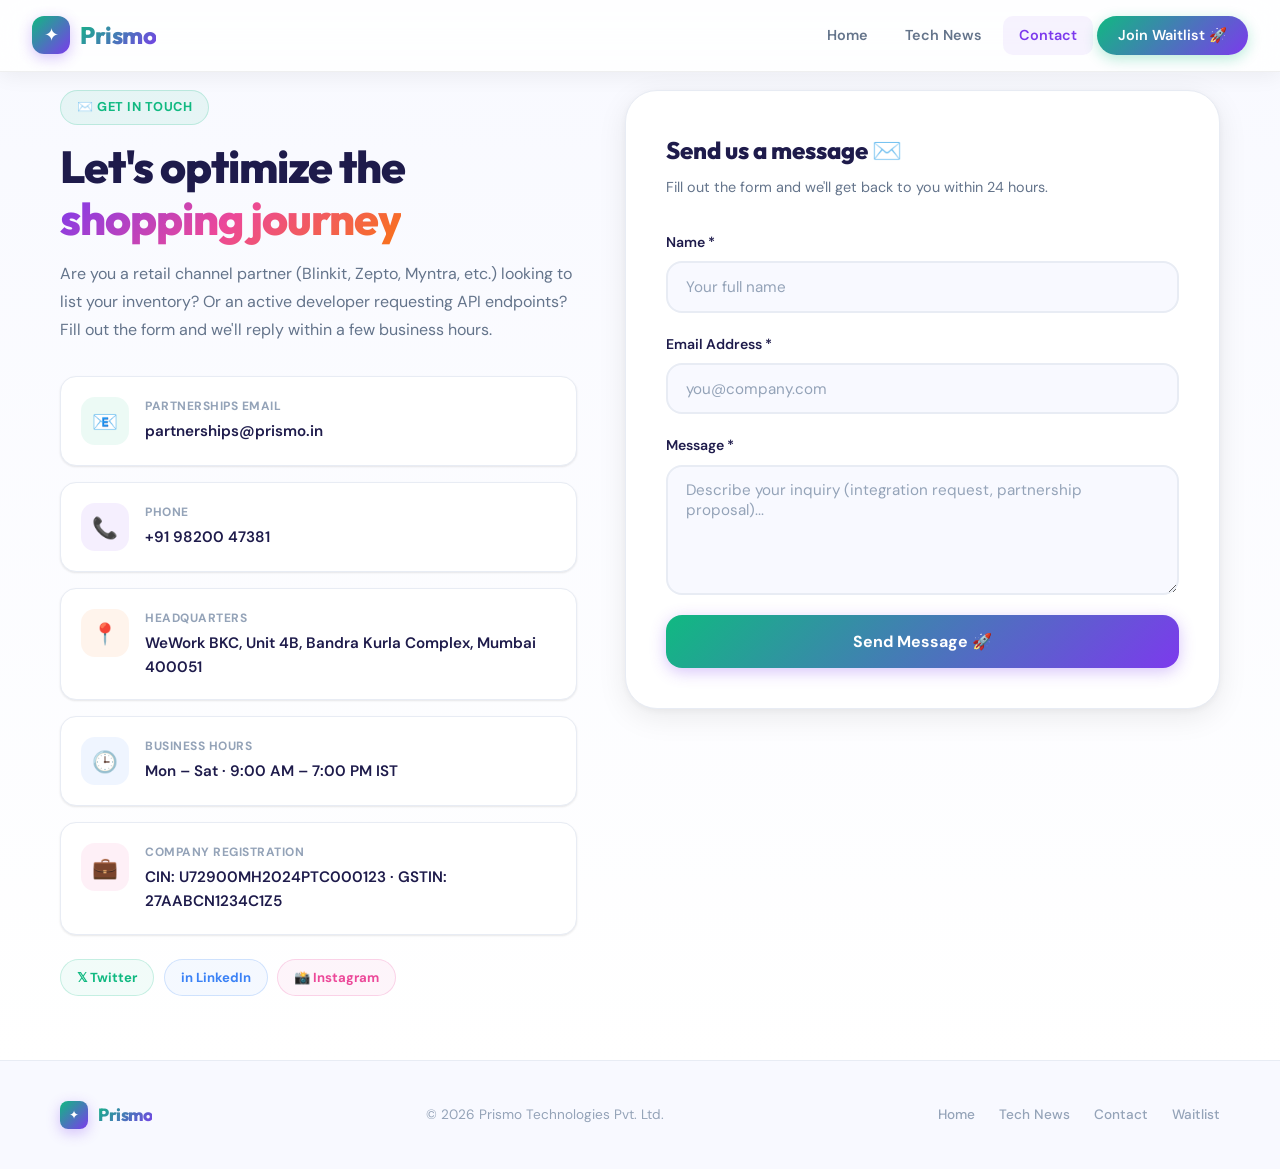
==== contact.html @ f7452877 "Pivot startup Prismo to All-in-One Multi-App Price Optimizer & Auto-Orderer" ====
<!DOCTYPE html>
<html lang="en">
<head>
  <meta charset="UTF-8" />
  <meta name="viewport" content="width=device-width, initial-scale=1.0" />
  <title>Contact Us — Prismo</title>
  <meta name="description" content="Get in touch with the Prismo shopping optimizer team. We'd love to hear from you." />
  <link rel="preconnect" href="https://fonts.googleapis.com" />
  <link href="https://fonts.googleapis.com/css2?family=Outfit:wght@300;400;500;600;700;800;900&family=DM+Sans:wght@400;500;600;700&display=swap" rel="stylesheet" />
  <link rel="stylesheet" href="styles.css" />
  <style>
    .contact-page { padding-top: 90px; padding-bottom: 4rem; min-height: 100vh; background: linear-gradient(180deg, #f8f9ff 0%, #fff 100%); }

    .contact-wrapper { display: grid; grid-template-columns: 1fr 1.15fr; gap: 3rem; align-items: start; }

    .contact-info .section-title { font-size: clamp(2rem, 4vw, 2.8rem); }

    .info-cards { display: flex; flex-direction: column; gap: 1rem; margin-top: 2rem; }

    .info-card {
      display: flex; align-items: flex-start; gap: 1rem; padding: 1.25rem;
      background: #fff; border: 1px solid var(--border-color); border-radius: var(--radius-md);
      box-shadow: var(--shadow-sm);
      transition: transform var(--transition-fast), box-shadow var(--transition-fast), border-color var(--transition-fast);
    }
    .info-card:hover { transform: translateX(6px); box-shadow: var(--shadow-md); border-color: rgba(16,185,129,0.2); }

    .info-icon {
      width: 48px; height: 48px; border-radius: 14px;
      display: flex; align-items: center; justify-content: center;
      font-size: 1.3rem; flex-shrink: 0;
    }
    .info-label { font-size: 0.75rem; font-weight: 700; text-transform: uppercase; letter-spacing: 0.5px; color: var(--text-muted); margin-bottom: 0.15rem; }
    .info-value { font-size: 0.95rem; color: var(--text-primary); font-weight: 600; }

    .social-row { display: flex; gap: 0.6rem; flex-wrap: wrap; margin-top: 1.5rem; }
    .social-pill {
      display: inline-flex; align-items: center; gap: 6px;
      padding: 0.45rem 1rem; border-radius: 100px;
      font-size: 0.82rem; font-weight: 700;
      text-decoration: none; border: 1.5px solid; transition: all var(--transition-fast);
    }
    .social-pill:hover { transform: translateY(-2px); box-shadow: var(--shadow-md); }
    .sp-twitter  { color: #10b981; border-color: rgba(16,185,129,0.2); background: rgba(16,185,129,0.05); }
    .sp-linkedin { color: #3b82f6; border-color: rgba(59,130,246,0.2); background: rgba(59,130,246,0.05); }
    .sp-insta    { color: #ec4899; border-color: rgba(236,72,153,0.2); background: rgba(236,72,153,0.05); }

    .form-panel {
      background: #fff; border: 1px solid var(--border-color); border-radius: var(--radius-xl);
      padding: 2.5rem; box-shadow: var(--shadow-lg);
    }
    .form-header h2 { font-family: 'Outfit', sans-serif; font-size: 1.5rem; font-weight: 800; margin-bottom: 0.4rem; }
    .form-header p { font-size: 0.9rem; color: var(--text-secondary); margin-bottom: 2rem; }
    .form-row { display: grid; grid-template-columns: 1fr 1fr; gap: 1rem; }

    .error-msg { font-size: 0.78rem; color: var(--rose); margin-top: 0.3rem; display: none; }
    .form-control.error ~ .error-msg { display: block; }

    .success-state {
      display: none; flex-direction: column; align-items: center; justify-content: center;
      text-align: center; padding: 3rem 2rem; gap: 1rem;
    }
    .success-state.show { display: flex; }
    .success-ring { width: 80px; height: 80px; border-radius: 50%; background: var(--gradient-cool); display: flex; align-items: center; justify-content: center; }
    .success-ring-inner { width: 60px; height: 60px; border-radius: 50%; background: #fff; display: flex; align-items: center; justify-content: center; font-size: 2rem; }
    .success-state h3 { font-family: 'Outfit', sans-serif; font-size: 1.5rem; font-weight: 800; }
    .success-state p { color: var(--text-secondary); }

    @media (max-width: 860px) {
      .contact-wrapper { grid-template-columns: 1fr; }
      .form-row { grid-template-columns: 1fr; }
    }
  </style>
</head>
<body>

<!-- NAVBAR -->
<nav class="navbar scrolled" id="navbar">
  <a href="index.html" class="nav-logo">
    <div class="nav-logo-icon" style="background:linear-gradient(135deg,#10b981,#7c3aed)">✦</div>
    <span class="nav-logo-text" style="background:linear-gradient(135deg,#10b981,#7c3aed);-webkit-background-clip:text;background-clip:text;">Prismo</span>
  </a>
  <ul class="nav-links" id="navLinks">
    <li><a href="index.html">Home</a></li>
    <li><a href="tech-news.html">Tech News</a></li>
    <li><a href="contact.html" class="active">Contact</a></li>
    <li><a href="waitlist.html" class="nav-cta" style="background:linear-gradient(135deg,#10b981,#7c3aed) !important;box-shadow:0 4px 14px rgba(16,185,129,0.3)">Join Waitlist 🚀</a></li>
  </ul>
  <div class="hamburger" onclick="document.getElementById('navLinks').classList.toggle('open')"><span></span><span></span><span></span></div>
</nav>

<!-- MAIN -->
<main class="contact-page">
  <div class="container">
    <div class="contact-wrapper">

      <!-- Left Info -->
      <div class="contact-info">
        <div class="section-badge" style="background:rgba(16,185,129,0.08);color:var(--green);border-color:rgba(16,185,129,0.2)">✉️ Get In Touch</div>
        <h1 class="section-title">Let's optimize the <span class="gradient-text">shopping journey</span></h1>
        <p style="color:var(--text-secondary);font-size:1rem;line-height:1.75;margin-top:0.5rem;">
          Are you a retail channel partner (Blinkit, Zepto, Myntra, etc.) looking to list your inventory? Or an active developer requesting API endpoints? Fill out the form and we'll reply within a few business hours.
        </p>

        <div class="info-cards">
          <div class="info-card">
            <div class="info-icon" style="background:rgba(16,185,129,0.08);">📧</div>
            <div><div class="info-label">Partnerships Email</div><div class="info-value">partnerships@prismo.in</div></div>
          </div>
          <div class="info-card">
            <div class="info-icon" style="background:rgba(124,58,237,0.08);">📞</div>
            <div><div class="info-label">Phone</div><div class="info-value">+91 98200 47381</div></div>
          </div>
          <div class="info-card">
            <div class="info-icon" style="background:rgba(249,115,22,0.08);">📍</div>
            <div><div class="info-label">Headquarters</div><div class="info-value">WeWork BKC, Unit 4B, Bandra Kurla Complex, Mumbai 400051</div></div>
          </div>
          <div class="info-card">
            <div class="info-icon" style="background:rgba(59,130,246,0.08);">🕒</div>
            <div><div class="info-label">Business Hours</div><div class="info-value">Mon – Sat · 9:00 AM – 7:00 PM IST</div></div>
          </div>
          <div class="info-card">
            <div class="info-icon" style="background:rgba(236,72,153,0.08);">💼</div>
            <div><div class="info-label">Company Registration</div><div class="info-value">CIN: U72900MH2024PTC000123 · GSTIN: 27AABCN1234C1Z5</div></div>
          </div>
        </div>

        <div class="social-row">
          <a href="https://twitter.com" target="_blank" rel="noopener" class="social-pill sp-twitter">𝕏 Twitter</a>
          <a href="https://linkedin.com" target="_blank" rel="noopener" class="social-pill sp-linkedin">in LinkedIn</a>
          <a href="https://instagram.com" target="_blank" rel="noopener" class="social-pill sp-insta">📸 Instagram</a>
        </div>
      </div>

      <!-- Form -->
      <div class="form-panel">
        <div id="formSection">
          <div class="form-header">
            <h2>Send us a message ✉️</h2>
            <p>Fill out the form and we'll get back to you within 24 hours.</p>
          </div>
          <form id="contactForm" novalidate>
            <div class="form-group">
              <label for="name">Name *</label>
              <input type="text" id="name" class="form-control" placeholder="Your full name" autocomplete="name" />
              <span class="error-msg" id="nameErr">⚠ Name is required.</span>
            </div>
            <div class="form-group">
              <label for="email">Email Address *</label>
              <input type="email" id="email" class="form-control" placeholder="you@company.com" autocomplete="email" />
              <span class="error-msg" id="emailErr">⚠ Please enter a valid email address.</span>
            </div>
            <div class="form-group">
              <label for="message">Message *</label>
              <textarea id="message" class="form-control" placeholder="Describe your inquiry (integration request, partnership proposal)..."></textarea>
              <span class="error-msg" id="messageErr">⚠ Message cannot be empty.</span>
            </div>
            <button type="submit" id="submitBtn" class="btn btn-primary" style="width:100%;justify-content:center;padding:1rem;font-size:1rem;border-radius:var(--radius-md);background:linear-gradient(135deg,#10b981,#7c3aed)">
              <span id="btnText">Send Message 🚀</span>
            </button>
          </form>
        </div>
        <div class="success-state" id="successState">
          <div class="success-ring"><div class="success-ring-inner">✅</div></div>
          <h3>Message Sent!</h3>
          <p>Thanks for reaching out. We'll reply within 24 hours.</p>
          <button class="btn btn-secondary" onclick="resetForm()">Send Another</button>
        </div>
      </div>

    </div>
  </div>
</main>

<!-- FOOTER -->
<footer class="footer">
  <div class="footer-inner">
    <a href="index.html" class="nav-logo">
      <div class="nav-logo-icon" style="width:28px;height:28px;font-size:12px;border-radius:8px;background:linear-gradient(135deg,#10b981,#7c3aed)">✦</div>
      <span class="nav-logo-text" style="font-size:1.1rem;background:linear-gradient(135deg,#10b981,#7c3aed);-webkit-background-clip:text;background-clip:text;">Prismo</span>
    </a>
    <span class="footer-copy">© 2026 Prismo Technologies Pvt. Ltd.</span>
    <div class="footer-links"><a href="index.html">Home</a><a href="tech-news.html">Tech News</a><a href="contact.html">Contact</a><a href="waitlist.html">Waitlist</a></div>
  </div>
</footer>

<script>
  function isValidEmail(e) { return /^[^\s@]+@[^\s@]+\.[^\s@]+$/.test(e.trim()); }

  function setErr(id, errId, show) {
    const el = document.getElementById(id), err = document.getElementById(errId);
    if (show) { el.classList.add('error'); err.style.display = 'block'; }
    else { el.classList.remove('error'); err.style.display = 'none'; }
    return !show;
  }

  ['name','email','message'].forEach(id => {
    document.getElementById(id).addEventListener('input', () => {
      document.getElementById(id).classList.remove('error');
      document.getElementById(id + 'Err').style.display = 'none';
    });
  });

  document.getElementById('contactForm').addEventListener('submit', function(e) {
    e.preventDefault();
    const name = document.getElementById('name').value.trim();
    const email = document.getElementById('email').value.trim();
    const message = document.getElementById('message').value.trim();

    const v1 = setErr('name', 'nameErr', !name);
    const v2 = setErr('email', 'emailErr', !isValidEmail(email));
    const v3 = setErr('message', 'messageErr', !message);
    if (!v1 || !v2 || !v3) return;

    document.getElementById('submitBtn').disabled = true;
    document.getElementById('btnText').textContent = 'Sending…';

    setTimeout(() => {
      alert(
        '✅ Message Received!\n\n' +
        'Name: ' + name + '\n' +
        'Email: ' + email + '\n' +
        'Message: ' + message + '\n\n' +
        'We\'ll get back to you within 24 hours. 🚀'
      );
      document.getElementById('formSection').style.display = 'none';
      document.getElementById('successState').classList.add('show');
      document.getElementById('submitBtn').disabled = false;
      document.getElementById('btnText').textContent = 'Send Message 🚀';
    }, 700);
  });

  function resetForm() {
    document.getElementById('contactForm').reset();
    document.getElementById('formSection').style.display = 'block';
    document.getElementById('successState').classList.remove('show');
    ['name','email','message'].forEach(id => document.getElementById(id).classList.remove('error'));
  }
</script>
</body>
</html>
---- styles.css ----
/* ============================================
   Prismo — Bright & Vibrant Design System
   ============================================ */

@import url('https://fonts.googleapis.com/css2?family=Outfit:wght@300;400;500;600;700;800;900&family=DM+Sans:wght@400;500;600;700&display=swap');

/* ── CSS Variables ── */
:root {
  --bg-primary:    #ffffff;
  --bg-secondary:  #f8f9ff;
  --bg-card:       #ffffff;
  --bg-glass:      rgba(255,255,255,0.75);
  --border-light:  rgba(0,0,0,0.06);
  --border-color:  #e8ecf4;

  --purple:     #7c3aed;
  --indigo:     #6366f1;
  --pink:       #ec4899;
  --rose:       #f43f5e;
  --orange:     #f97316;
  --amber:      #f59e0b;
  --green:      #10b981;
  --emerald:    #059669;
  --cyan:       #06b6d4;
  --blue:       #3b82f6;
  --sky:        #0ea5e9;

  --gradient-main:   linear-gradient(135deg, #7c3aed, #ec4899, #f97316);
  --gradient-cool:   linear-gradient(135deg, #6366f1, #06b6d4, #10b981);
  --gradient-warm:   linear-gradient(135deg, #f43f5e, #f97316, #f59e0b);
  --gradient-fun:    linear-gradient(135deg, #ec4899, #7c3aed, #3b82f6);
  --gradient-sunset: linear-gradient(135deg, #f97316, #ec4899, #7c3aed);

  --text-primary:   #1e1b4b;
  --text-secondary: #64748b;
  --text-muted:     #94a3b8;

  --radius-sm:  10px;
  --radius-md:  16px;
  --radius-lg:  24px;
  --radius-xl:  32px;
  --radius-pill: 100px;

  --shadow-sm:   0 1px 3px rgba(0,0,0,0.04), 0 1px 2px rgba(0,0,0,0.06);
  --shadow-md:   0 4px 16px rgba(0,0,0,0.06), 0 1px 3px rgba(0,0,0,0.04);
  --shadow-lg:   0 8px 30px rgba(0,0,0,0.08), 0 2px 6px rgba(0,0,0,0.04);
  --shadow-xl:   0 16px 50px rgba(0,0,0,0.1);
  --shadow-color: 0 8px 30px rgba(124,58,237,0.15);

  --transition-fast:   0.18s ease;
  --transition-smooth: 0.35s cubic-bezier(0.4,0,0.2,1);
  --transition-bounce: 0.5s cubic-bezier(0.34,1.56,0.64,1);
}

/* ── Reset ── */
*, *::before, *::after { box-sizing: border-box; margin: 0; padding: 0; }
html { scroll-behavior: smooth; }

body {
  font-family: 'DM Sans', sans-serif;
  background: var(--bg-primary);
  color: var(--text-primary);
  line-height: 1.6;
  overflow-x: hidden;
  min-height: 100vh;
}

/* ── Scrollbar ── */
::-webkit-scrollbar { width: 8px; }
::-webkit-scrollbar-track { background: #f1f5f9; }
::-webkit-scrollbar-thumb { background: linear-gradient(180deg, #7c3aed, #ec4899); border-radius: 4px; }

/* ── Nav ── */
.navbar {
  position: fixed;
  top: 0; left: 0; right: 0;
  z-index: 1000;
  padding: 0 2rem;
  height: 72px;
  display: flex;
  align-items: center;
  justify-content: space-between;
  background: rgba(255,255,255,0.85);
  backdrop-filter: blur(20px);
  -webkit-backdrop-filter: blur(20px);
  border-bottom: 1px solid var(--border-light);
  transition: box-shadow var(--transition-smooth);
}

.navbar.scrolled {
  box-shadow: 0 4px 20px rgba(0,0,0,0.06);
}

.nav-logo {
  display: flex;
  align-items: center;
  gap: 10px;
  text-decoration: none;
}

.nav-logo-icon {
  width: 38px; height: 38px;
  background: var(--gradient-main);
  border-radius: 12px;
  display: flex;
  align-items: center;
  justify-content: center;
  font-size: 18px;
  color: #fff;
  box-shadow: 0 4px 14px rgba(124,58,237,0.3);
}

.nav-logo-text {
  font-family: 'Outfit', sans-serif;
  font-size: 1.5rem;
  font-weight: 800;
  background: var(--gradient-main);
  -webkit-background-clip: text;
  -webkit-text-fill-color: transparent;
  background-clip: text;
  letter-spacing: -0.5px;
}

.nav-links {
  display: flex;
  align-items: center;
  gap: 0.3rem;
  list-style: none;
}

.nav-links a {
  display: block;
  padding: 0.5rem 1rem;
  color: var(--text-secondary);
  text-decoration: none;
  font-size: 0.9rem;
  font-weight: 600;
  border-radius: var(--radius-sm);
  transition: color var(--transition-fast), background var(--transition-fast);
}

.nav-links a:hover,
.nav-links a.active {
  color: var(--purple);
  background: rgba(124,58,237,0.06);
}

.nav-cta {
  background: var(--gradient-main) !important;
  color: #fff !important;
  border-radius: var(--radius-pill) !important;
  padding: 0.5rem 1.3rem !important;
  box-shadow: 0 4px 14px rgba(124,58,237,0.3);
  transition: transform var(--transition-fast), box-shadow var(--transition-fast) !important;
}
.nav-cta:hover {
  transform: translateY(-1px) !important;
  box-shadow: 0 6px 20px rgba(124,58,237,0.4) !important;
}

/* ── Hamburger ── */
.hamburger {
  display: none;
  flex-direction: column;
  gap: 5px;
  cursor: pointer;
  padding: 4px;
}
.hamburger span {
  display: block;
  width: 24px; height: 2.5px;
  background: var(--text-primary);
  border-radius: 2px;
  transition: transform var(--transition-smooth), opacity var(--transition-fast);
}

/* ── Buttons ── */
.btn {
  display: inline-flex;
  align-items: center;
  gap: 8px;
  padding: 0.75rem 1.75rem;
  font-size: 0.95rem;
  font-weight: 700;
  border-radius: var(--radius-pill);
  border: none;
  cursor: pointer;
  text-decoration: none;
  font-family: 'DM Sans', sans-serif;
  transition: transform var(--transition-bounce), box-shadow var(--transition-smooth);
  position: relative;
  overflow: hidden;
}

.btn-primary {
  background: var(--gradient-main);
  color: #fff;
  box-shadow: 0 4px 16px rgba(124,58,237,0.3);
}
.btn-primary:hover {
  transform: translateY(-3px) scale(1.02);
  box-shadow: 0 8px 30px rgba(124,58,237,0.4);
}

.btn-secondary {
  background: #fff;
  color: var(--purple);
  border: 2px solid var(--border-color);
  box-shadow: var(--shadow-sm);
}
.btn-secondary:hover {
  transform: translateY(-2px);
  border-color: var(--purple);
  box-shadow: 0 6px 20px rgba(124,58,237,0.12);
}

.btn-lg { padding: 1rem 2.5rem; font-size: 1.05rem; }

/* ── Cards ── */
.card {
  background: var(--bg-card);
  border: 1px solid var(--border-color);
  border-radius: var(--radius-lg);
  padding: 2rem;
  box-shadow: var(--shadow-sm);
  transition: transform var(--transition-smooth), box-shadow var(--transition-smooth), border-color var(--transition-smooth);
}

.card:hover {
  transform: translateY(-6px);
  box-shadow: var(--shadow-lg);
  border-color: rgba(124,58,237,0.2);
}

/* ── Form Elements ── */
.form-group {
  display: flex;
  flex-direction: column;
  gap: 0.5rem;
  margin-bottom: 1.25rem;
}

.form-group label {
  font-size: 0.88rem;
  font-weight: 600;
  color: var(--text-primary);
}

.form-control {
  width: 100%;
  padding: 0.85rem 1.1rem;
  background: var(--bg-secondary);
  border: 2px solid var(--border-color);
  border-radius: var(--radius-md);
  color: var(--text-primary);
  font-family: 'DM Sans', sans-serif;
  font-size: 0.95rem;
  transition: border-color var(--transition-fast), box-shadow var(--transition-fast), background var(--transition-fast);
  outline: none;
}

.form-control::placeholder { color: var(--text-muted); }

.form-control:focus {
  border-color: var(--purple);
  background: #fff;
  box-shadow: 0 0 0 4px rgba(124,58,237,0.1);
}

.form-control.error {
  border-color: var(--rose);
  box-shadow: 0 0 0 4px rgba(244,63,94,0.1);
}

textarea.form-control { resize: vertical; min-height: 130px; }

/* ── Radio Buttons ── */
.radio-group { display: flex; flex-direction: column; gap: 0.75rem; }

.radio-option {
  display: flex;
  align-items: center;
  gap: 0.75rem;
  cursor: pointer;
  padding: 0.85rem 1.1rem;
  border-radius: var(--radius-md);
  border: 2px solid var(--border-color);
  background: var(--bg-secondary);
  transition: background var(--transition-fast), border-color var(--transition-fast), box-shadow var(--transition-fast);
}

.radio-option:hover {
  border-color: rgba(124,58,237,0.3);
  background: rgba(124,58,237,0.04);
}

.radio-option input[type="radio"] { display: none; }

.radio-dot {
  width: 22px; height: 22px;
  border-radius: 50%;
  border: 2.5px solid var(--border-color);
  display: flex;
  align-items: center;
  justify-content: center;
  flex-shrink: 0;
  transition: border-color var(--transition-fast), background var(--transition-fast);
}

.radio-dot::after {
  content: '';
  width: 10px; height: 10px;
  border-radius: 50%;
  background: var(--gradient-main);
  opacity: 0;
  transform: scale(0);
  transition: opacity var(--transition-bounce), transform var(--transition-bounce);
}

.radio-option input[type="radio"]:checked ~ .radio-dot {
  border-color: var(--purple);
}
.radio-option input[type="radio"]:checked ~ .radio-dot::after {
  opacity: 1;
  transform: scale(1);
}
.radio-option input[type="radio"]:checked ~ .radio-label { color: var(--text-primary); font-weight: 600; }

.radio-label { font-size: 0.95rem; color: var(--text-secondary); transition: color var(--transition-fast); }

/* ── Section Layouts ── */
.section { padding: 6rem 2rem; position: relative; }
.container { max-width: 1160px; margin: 0 auto; }

.section-badge {
  display: inline-flex;
  align-items: center;
  gap: 6px;
  padding: 0.4rem 1rem;
  background: linear-gradient(135deg, rgba(124,58,237,0.08), rgba(236,72,153,0.08));
  border: 1.5px solid rgba(124,58,237,0.15);
  border-radius: var(--radius-pill);
  font-size: 0.8rem;
  font-weight: 700;
  color: var(--purple);
  letter-spacing: 0.5px;
  text-transform: uppercase;
  margin-bottom: 1rem;
}

.section-title {
  font-family: 'Outfit', sans-serif;
  font-size: clamp(2rem, 4vw, 3rem);
  font-weight: 800;
  line-height: 1.15;
  letter-spacing: -1px;
  color: var(--text-primary);
  margin-bottom: 1rem;
}

.gradient-text {
  background: var(--gradient-main);
  -webkit-background-clip: text;
  -webkit-text-fill-color: transparent;
  background-clip: text;
}

.section-subtitle {
  font-size: 1.1rem;
  color: var(--text-secondary);
  max-width: 600px;
  line-height: 1.7;
}

/* ── Grid ── */
.grid-2 { display: grid; grid-template-columns: repeat(2, 1fr); gap: 1.5rem; }
.grid-3 { display: grid; grid-template-columns: repeat(3, 1fr); gap: 1.5rem; }

/* ── Footer ── */
.footer {
  border-top: 1px solid var(--border-color);
  padding: 2.5rem 2rem;
  background: var(--bg-secondary);
}

.footer-inner {
  max-width: 1160px;
  margin: 0 auto;
  display: flex;
  align-items: center;
  justify-content: space-between;
  flex-wrap: wrap;
  gap: 1rem;
}

.footer-copy { font-size: 0.85rem; color: var(--text-muted); }

.footer-links { display: flex; gap: 1.5rem; }

.footer-links a {
  font-size: 0.85rem;
  color: var(--text-muted);
  text-decoration: none;
  font-weight: 500;
  transition: color var(--transition-fast);
}
.footer-links a:hover { color: var(--purple); }

/* ── Animations ── */
@keyframes fadeUp {
  from { opacity: 0; transform: translateY(30px); }
  to   { opacity: 1; transform: translateY(0); }
}
@keyframes float {
  0%, 100% { transform: translateY(0px); }
  50%      { transform: translateY(-14px); }
}
@keyframes pulseGlow {
  0%, 100% { box-shadow: 0 0 0 0 rgba(124,58,237,0.3); }
  50%       { box-shadow: 0 0 0 10px rgba(124,58,237,0); }
}
@keyframes shimmer {
  0%   { background-position: -200% center; }
  100% { background-position: 200% center; }
}
@keyframes spin { to { transform: rotate(360deg); } }
@keyframes rainbow {
  0%   { filter: hue-rotate(0deg); }
  100% { filter: hue-rotate(360deg); }
}

.anim-fade-up { animation: fadeUp 0.7s ease forwards; }

/* ── Responsive ── */
@media (max-width: 900px) { .grid-3 { grid-template-columns: repeat(2, 1fr); } }
@media (max-width: 640px) {
  .grid-2, .grid-3 { grid-template-columns: 1fr; }
  .section { padding: 4rem 1.25rem; }
  .nav-links { display: none; flex-direction: column; position: fixed; top: 72px; left: 0; right: 0; background: rgba(255,255,255,0.98); backdrop-filter: blur(20px); padding: 1rem; border-bottom: 1px solid var(--border-color); gap: 0.25rem; }
  .nav-links.open { display: flex; }
  .hamburger { display: flex; }
}

/* ==========================================================================
   Prismo App Optimizer & Comparison Dashboard Styles
   ========================================================================== */

/* Brand Accent Colors */
.brand-pill {
  display: inline-flex; align-items: center; gap: 6px;
  padding: 0.35rem 0.75rem; border-radius: 100px;
  font-size: 0.78rem; font-weight: 800; text-transform: uppercase;
  color: #fff; border: 1.5px solid transparent;
}
.brand-blinkit { background: #FBD124; color: #1e1b4b !important; }
.brand-zepto { background: #752586; color: #fff !important; }
.brand-instamart { background: #EC5A24; color: #fff !important; }
.brand-bigbasket { background: #84C225; color: #fff !important; }
.brand-myntra { background: #FF3F6C; color: #fff !important; }
.brand-ajio { background: #2c3e50; color: #fff !important; }
.brand-nykaa { background: #FC2779; color: #fff !important; }
.brand-amazon { background: #FF9900; color: #1e1b4b !important; }
.brand-flipkart { background: #2874F0; color: #fff !important; }

/* Dashboard container */
.optimizer-container {
  display: grid; grid-template-columns: 1fr 1.8fr; gap: 2rem;
  max-width: 1160px; margin: 0 auto; padding: 2rem 0;
}
@media (max-width: 960px) {
  .optimizer-container { grid-template-columns: 1fr; }
}

/* List Builder */
.list-builder { display: flex; flex-direction: column; gap: 1.25rem; }
.item-tag-list { display: flex; flex-wrap: wrap; gap: 0.5rem; margin-top: 0.5rem; }
.item-tag {
  display: inline-flex; align-items: center; gap: 6px;
  padding: 0.45rem 0.9rem; background: var(--bg-secondary);
  border: 1.5px solid var(--border-color); border-radius: 100px;
  font-size: 0.85rem; font-weight: 600; color: var(--text-primary);
  animation: fadeUp 0.3s ease;
}
.item-tag button {
  background: none; border: none; font-size: 0.9rem; cursor: pointer;
  color: var(--text-muted); transition: color var(--transition-fast);
}
.item-tag button:hover { color: var(--rose); }

.preset-btn {
  padding: 0.4rem 0.85rem; border: 1.5px solid var(--border-color);
  background: #fff; border-radius: 100px; font-size: 0.8rem;
  font-weight: 700; color: var(--text-secondary); cursor: pointer;
  transition: all var(--transition-fast);
}
.preset-btn:hover { border-color: var(--purple); color: var(--purple); background: rgba(124,58,237,0.03); }

/* Comparison Results */
.optimizer-results { display: flex; flex-direction: column; gap: 1.5rem; }
.opt-tab-bar { display: flex; border-bottom: 2px solid var(--border-color); margin-bottom: 0.5rem; }
.opt-tab {
  flex: 1; padding: 1rem; text-align: center; border: none; background: none;
  font-family: 'Outfit', sans-serif; font-size: 1rem; font-weight: 700;
  color: var(--text-muted); cursor: pointer; border-bottom: 3px solid transparent;
  margin-bottom: -2px; transition: all var(--transition-fast);
}
.opt-tab:hover { color: var(--purple); }
.opt-tab.active { color: var(--purple); border-bottom-color: var(--purple); }

.item-row {
  display: grid; grid-template-columns: 1.5fr 1fr 1fr; gap: 1rem;
  padding: 1rem; border-bottom: 1.5px solid var(--border-light);
  align-items: center; transition: background var(--transition-fast);
}
.item-row:hover { background: rgba(124,58,237,0.02); }
.item-row.header { font-weight: 800; text-transform: uppercase; font-size: 0.78rem; letter-spacing: 0.5px; color: var(--text-muted); border-bottom: 2.5px solid var(--border-color); }

.best-price { color: var(--green); font-weight: 800; display: inline-flex; align-items: center; gap: 4px; }
.other-price { color: var(--text-secondary); font-weight: 500; text-decoration: line-through; opacity: 0.75; }

/* Totals summary card */
.summary-panel {
  background: linear-gradient(135deg, rgba(124,58,237,0.02), rgba(236,72,153,0.02));
  border: 1.5px dashed rgba(124,58,237,0.2); border-radius: var(--radius-md);
  padding: 1.5rem; display: flex; flex-direction: column; gap: 0.75rem;
}
.summary-row { display: flex; justify-content: space-between; font-size: 0.9rem; color: var(--text-secondary); }
.summary-row.total { font-family: 'Outfit', sans-serif; font-size: 1.25rem; font-weight: 800; color: var(--text-primary); border-top: 1.5px solid var(--border-color); padding-top: 0.75rem; }

/* Simulated Auto-Order Modal */
.modal-overlay {
  position: fixed; inset: 0; z-index: 10000;
  background: rgba(15, 23, 42, 0.45); backdrop-filter: blur(8px);
  display: none; align-items: center; justify-content: center; padding: 2rem;
  animation: fadeIn 0.3s ease;
}
.modal-overlay.show { display: flex; }
.modal-card {
  width: 100%; max-width: 500px; background: #fff;
  border-radius: var(--radius-xl); border: 1px solid var(--border-color);
  box-shadow: var(--shadow-xl); padding: 2.5rem; position: relative;
  animation: scaleUp 0.35s cubic-bezier(0.34,1.56,0.64,1);
}
.modal-steps { display: flex; flex-direction: column; gap: 1.25rem; margin: 2rem 0; }
.modal-step { display: flex; align-items: center; gap: 1rem; font-size: 0.95rem; font-weight: 600; color: var(--text-muted); transition: color 0.3s ease; }
.modal-step.active { color: var(--purple); }
.modal-step.success { color: var(--green); }

.step-indicator {
  width: 28px; height: 28px; border-radius: 50%;
  border: 2px solid var(--border-color); display: flex; align-items: center;
  justify-content: center; font-size: 0.82rem; font-weight: 700;
  transition: all 0.3s ease;
}
.modal-step.active .step-indicator { border-color: var(--purple); color: var(--purple); box-shadow: 0 0 0 4px rgba(124,58,237,0.1); }
.modal-step.success .step-indicator { border-color: var(--green); background: var(--green); color: #fff; }

.modal-progress { height: 6px; width: 100%; background: #e2e8f0; border-radius: 3px; overflow: hidden; margin-bottom: 1rem; }
.modal-progress-bar { height: 100%; width: 0%; background: var(--gradient-main); transition: width 0.3s linear; }

/* Custom Search Widget */
.search-widget-results {
  margin-top: 1rem;
  border: 1px solid var(--border-color);
  border-radius: var(--radius-md);
  overflow: hidden;
  box-shadow: var(--shadow-md);
}
.search-widget-header {
  padding: 0.75rem 1rem; background: var(--bg-secondary);
  font-weight: 700; border-bottom: 1.5px solid var(--border-color);
  display: flex; justify-content: space-between; align-items: center;
}

/* Animations */
@keyframes fadeIn { from { opacity: 0; } to { opacity: 1; } }
@keyframes scaleUp { from { opacity: 0; transform: scale(0.92); } to { opacity: 1; transform: scale(1); } }

/* Dark mode compatibility for comparison widget */
body.dark-mode .modal-card { background: var(--bg-card); color: var(--text-primary); border-color: var(--border-color); }
body.dark-mode .preset-btn { background: var(--bg-card); color: var(--text-secondary); }
body.dark-mode .preset-btn:hover { border-color: var(--purple); color: #fff; }
body.dark-mode .item-tag { background: rgba(255,255,255,0.04); color: var(--text-primary); border-color: var(--border-color); }
body.dark-mode .item-row { border-bottom-color: var(--border-color); }
body.dark-mode .item-row.header { border-bottom-color: var(--border-color); }
body.dark-mode .summary-panel { border-color: rgba(255,255,255,0.15); }
body.dark-mode .opt-tab { color: var(--text-muted); }
body.dark-mode .opt-tab.active { color: var(--purple); border-bottom-color: var(--purple); }
body.dark-mode .search-widget-results { background: var(--bg-card); }
body.dark-mode .search-widget-header { background: var(--bg-secondary); }
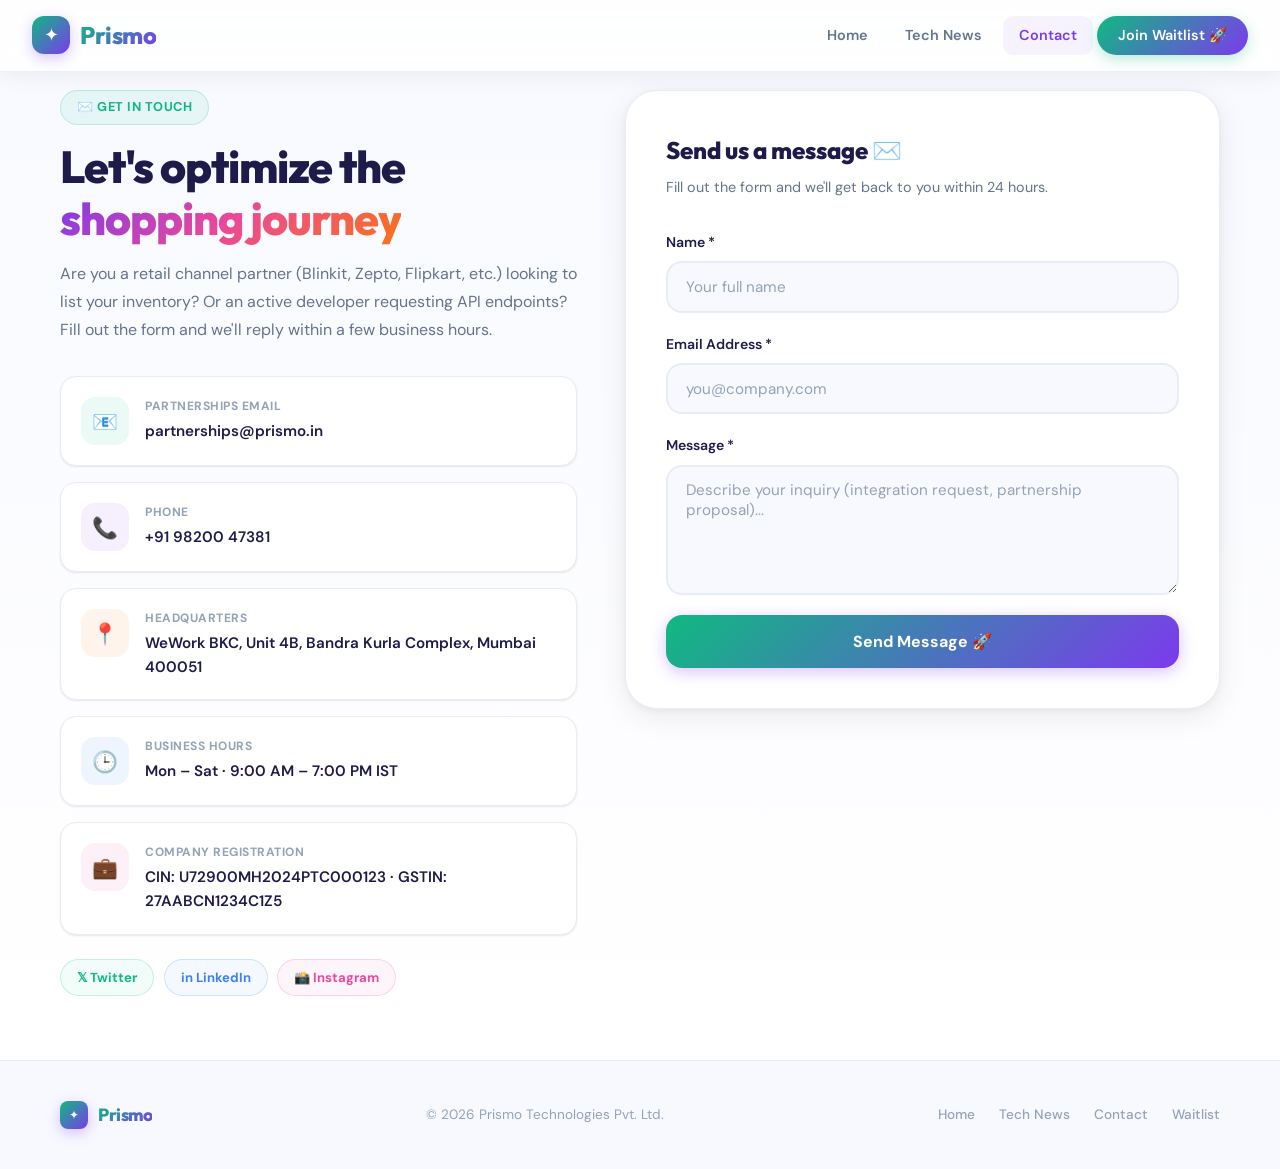
==== commit 34acec53: "Refactor catalog & comparison widget: remove fashion apps, keep Amazon/Flipkart, and implement premi" ====
--- a/contact.html
+++ b/contact.html
@@ -99,7 +99,7 @@
         <div class="section-badge" style="background:rgba(16,185,129,0.08);color:var(--green);border-color:rgba(16,185,129,0.2)">✉️ Get In Touch</div>
         <h1 class="section-title">Let's optimize the <span class="gradient-text">shopping journey</span></h1>
         <p style="color:var(--text-secondary);font-size:1rem;line-height:1.75;margin-top:0.5rem;">
-          Are you a retail channel partner (Blinkit, Zepto, Myntra, etc.) looking to list your inventory? Or an active developer requesting API endpoints? Fill out the form and we'll reply within a few business hours.
+          Are you a retail channel partner (Blinkit, Zepto, Flipkart, etc.) looking to list your inventory? Or an active developer requesting API endpoints? Fill out the form and we'll reply within a few business hours.
         </p>
 
         <div class="info-cards">
--- a/styles.css
+++ b/styles.css
@@ -456,9 +456,6 @@
 .brand-zepto { background: #752586; color: #fff !important; }
 .brand-instamart { background: #EC5A24; color: #fff !important; }
 .brand-bigbasket { background: #84C225; color: #fff !important; }
-.brand-myntra { background: #FF3F6C; color: #fff !important; }
-.brand-ajio { background: #2c3e50; color: #fff !important; }
-.brand-nykaa { background: #FC2779; color: #fff !important; }
 .brand-amazon { background: #FF9900; color: #1e1b4b !important; }
 .brand-flipkart { background: #2874F0; color: #fff !important; }
 
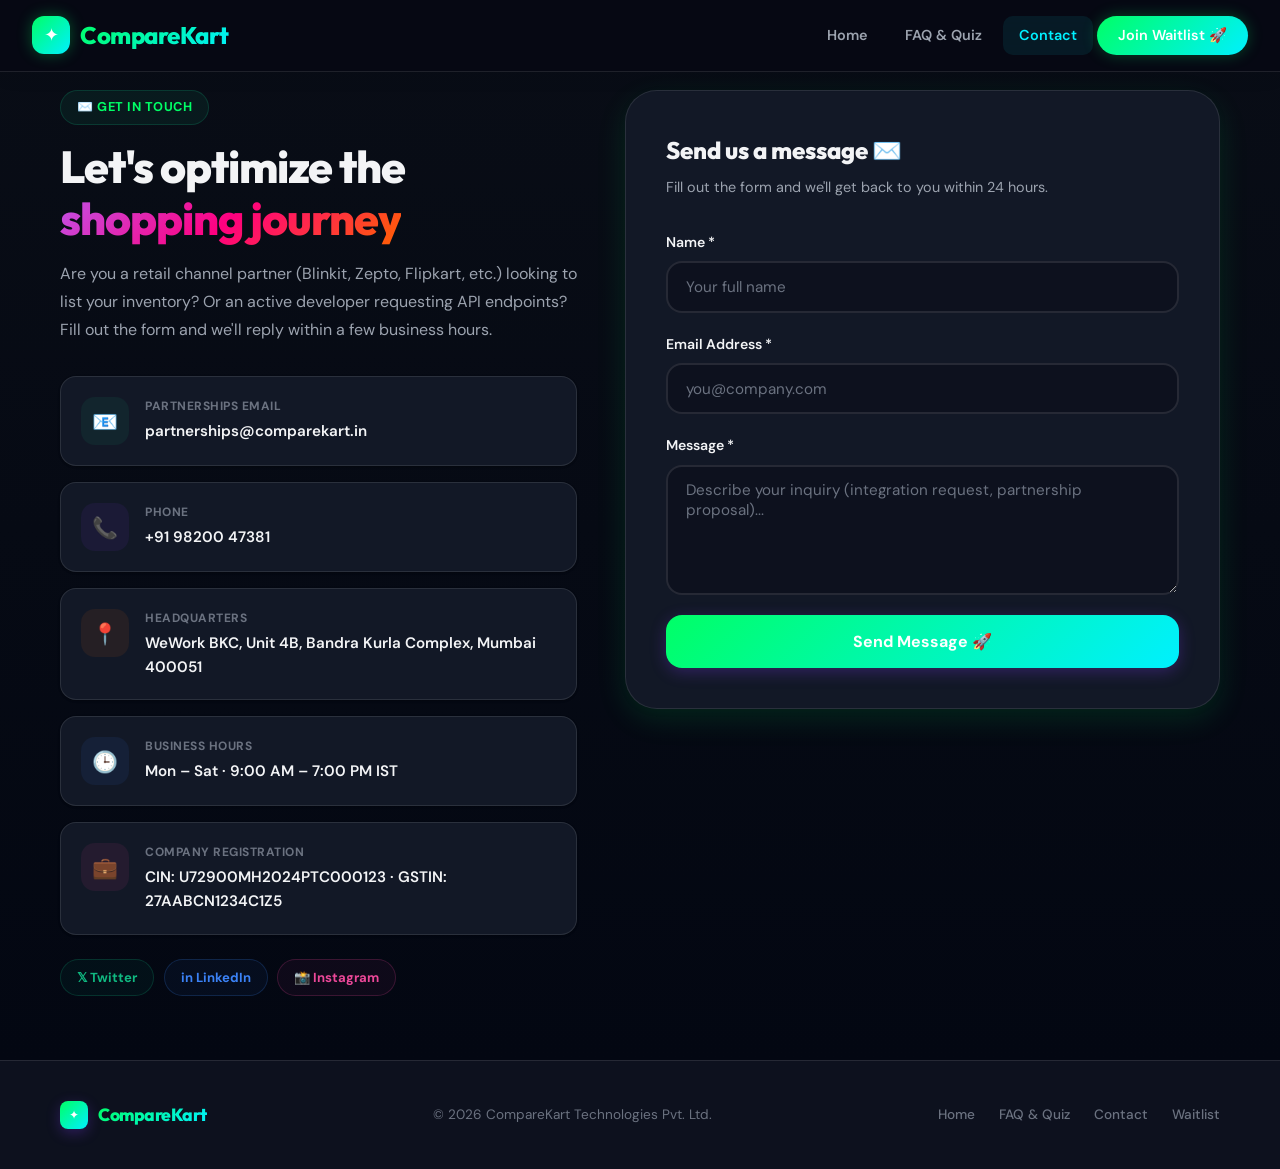
==== commit 83eec0e8: "Rename platform to CompareKart, pivot to default dark cyber-neon theme, support dynamic any-product " ====
--- a/contact.html
+++ b/contact.html
@@ -3,13 +3,13 @@
 <head>
   <meta charset="UTF-8" />
   <meta name="viewport" content="width=device-width, initial-scale=1.0" />
-  <title>Contact Us — Prismo</title>
-  <meta name="description" content="Get in touch with the Prismo shopping optimizer team. We'd love to hear from you." />
+  <title>Contact Us — CompareKart</title>
+  <meta name="description" content="Get in touch with the CompareKart shopping optimizer team. We'd love to hear from you." />
   <link rel="preconnect" href="https://fonts.googleapis.com" />
   <link href="https://fonts.googleapis.com/css2?family=Outfit:wght@300;400;500;600;700;800;900&family=DM+Sans:wght@400;500;600;700&display=swap" rel="stylesheet" />
   <link rel="stylesheet" href="styles.css" />
   <style>
-    .contact-page { padding-top: 90px; padding-bottom: 4rem; min-height: 100vh; background: linear-gradient(180deg, #f8f9ff 0%, #fff 100%); }
+    .contact-page { padding-top: 90px; padding-bottom: 4rem; min-height: 100vh; background: linear-gradient(180deg, #090d16 0%, #030712 100%); }
 
     .contact-wrapper { display: grid; grid-template-columns: 1fr 1.15fr; gap: 3rem; align-items: start; }
 
@@ -19,11 +19,11 @@
 
     .info-card {
       display: flex; align-items: flex-start; gap: 1rem; padding: 1.25rem;
-      background: #fff; border: 1px solid var(--border-color); border-radius: var(--radius-md);
+      background: var(--bg-card); border: 1px solid var(--border-color); border-radius: var(--radius-md);
       box-shadow: var(--shadow-sm);
       transition: transform var(--transition-fast), box-shadow var(--transition-fast), border-color var(--transition-fast);
     }
-    .info-card:hover { transform: translateX(6px); box-shadow: var(--shadow-md); border-color: rgba(16,185,129,0.2); }
+    .info-card:hover { transform: translateX(6px); box-shadow: var(--shadow-md); border-color: rgba(0,255,102,0.25); }
 
     .info-icon {
       width: 48px; height: 48px; border-radius: 14px;
@@ -46,7 +46,7 @@
     .sp-insta    { color: #ec4899; border-color: rgba(236,72,153,0.2); background: rgba(236,72,153,0.05); }
 
     .form-panel {
-      background: #fff; border: 1px solid var(--border-color); border-radius: var(--radius-xl);
+      background: var(--bg-card); border: 1px solid var(--border-color); border-radius: var(--radius-xl);
       padding: 2.5rem; box-shadow: var(--shadow-lg);
     }
     .form-header h2 { font-family: 'Outfit', sans-serif; font-size: 1.5rem; font-weight: 800; margin-bottom: 0.4rem; }
@@ -62,7 +62,7 @@
     }
     .success-state.show { display: flex; }
     .success-ring { width: 80px; height: 80px; border-radius: 50%; background: var(--gradient-cool); display: flex; align-items: center; justify-content: center; }
-    .success-ring-inner { width: 60px; height: 60px; border-radius: 50%; background: #fff; display: flex; align-items: center; justify-content: center; font-size: 2rem; }
+    .success-ring-inner { width: 60px; height: 60px; border-radius: 50%; background: var(--bg-card); display: flex; align-items: center; justify-content: center; font-size: 2rem; }
     .success-state h3 { font-family: 'Outfit', sans-serif; font-size: 1.5rem; font-weight: 800; }
     .success-state p { color: var(--text-secondary); }
 
@@ -77,14 +77,14 @@
 <!-- NAVBAR -->
 <nav class="navbar scrolled" id="navbar">
   <a href="index.html" class="nav-logo">
-    <div class="nav-logo-icon" style="background:linear-gradient(135deg,#10b981,#7c3aed)">✦</div>
-    <span class="nav-logo-text" style="background:linear-gradient(135deg,#10b981,#7c3aed);-webkit-background-clip:text;background-clip:text;">Prismo</span>
+    <div class="nav-logo-icon" style="background:linear-gradient(135deg,#00ff66,#00f0ff);box-shadow:0 0 15px rgba(0,255,102,0.3)">✦</div>
+    <span class="nav-logo-text" style="background:linear-gradient(135deg,#00ff66,#00f0ff);-webkit-background-clip:text;background-clip:text;">CompareKart</span>
   </a>
   <ul class="nav-links" id="navLinks">
     <li><a href="index.html">Home</a></li>
-    <li><a href="tech-news.html">Tech News</a></li>
+    <li><a href="faq-quiz.html">FAQ & Quiz</a></li>
     <li><a href="contact.html" class="active">Contact</a></li>
-    <li><a href="waitlist.html" class="nav-cta" style="background:linear-gradient(135deg,#10b981,#7c3aed) !important;box-shadow:0 4px 14px rgba(16,185,129,0.3)">Join Waitlist 🚀</a></li>
+    <li><a href="waitlist.html" class="nav-cta" style="background:linear-gradient(135deg,#00ff66,#00f0ff) !important;box-shadow:0 0 15px rgba(0,255,102,0.25)">Join Waitlist 🚀</a></li>
   </ul>
   <div class="hamburger" onclick="document.getElementById('navLinks').classList.toggle('open')"><span></span><span></span><span></span></div>
 </nav>
@@ -105,7 +105,7 @@
         <div class="info-cards">
           <div class="info-card">
             <div class="info-icon" style="background:rgba(16,185,129,0.08);">📧</div>
-            <div><div class="info-label">Partnerships Email</div><div class="info-value">partnerships@prismo.in</div></div>
+            <div><div class="info-label">Partnerships Email</div><div class="info-value">partnerships@comparekart.in</div></div>
           </div>
           <div class="info-card">
             <div class="info-icon" style="background:rgba(124,58,237,0.08);">📞</div>
@@ -155,7 +155,7 @@
               <textarea id="message" class="form-control" placeholder="Describe your inquiry (integration request, partnership proposal)..."></textarea>
               <span class="error-msg" id="messageErr">⚠ Message cannot be empty.</span>
             </div>
-            <button type="submit" id="submitBtn" class="btn btn-primary" style="width:100%;justify-content:center;padding:1rem;font-size:1rem;border-radius:var(--radius-md);background:linear-gradient(135deg,#10b981,#7c3aed)">
+            <button type="submit" id="submitBtn" class="btn btn-primary" style="width:100%;justify-content:center;padding:1rem;font-size:1rem;border-radius:var(--radius-md);background:linear-gradient(135deg,#00ff66,#00f0ff)">
               <span id="btnText">Send Message 🚀</span>
             </button>
           </form>
@@ -176,11 +176,11 @@
 <footer class="footer">
   <div class="footer-inner">
     <a href="index.html" class="nav-logo">
-      <div class="nav-logo-icon" style="width:28px;height:28px;font-size:12px;border-radius:8px;background:linear-gradient(135deg,#10b981,#7c3aed)">✦</div>
-      <span class="nav-logo-text" style="font-size:1.1rem;background:linear-gradient(135deg,#10b981,#7c3aed);-webkit-background-clip:text;background-clip:text;">Prismo</span>
+      <div class="nav-logo-icon" style="width:28px;height:28px;font-size:12px;border-radius:8px;background:linear-gradient(135deg,#00ff66,#00f0ff)">✦</div>
+      <span class="nav-logo-text" style="font-size:1.1rem;background:linear-gradient(135deg,#00ff66,#00f0ff);-webkit-background-clip:text;background-clip:text;">CompareKart</span>
     </a>
-    <span class="footer-copy">© 2026 Prismo Technologies Pvt. Ltd.</span>
-    <div class="footer-links"><a href="index.html">Home</a><a href="tech-news.html">Tech News</a><a href="contact.html">Contact</a><a href="waitlist.html">Waitlist</a></div>
+    <span class="footer-copy">© 2026 CompareKart Technologies Pvt. Ltd.</span>
+    <div class="footer-links"><a href="index.html">Home</a><a href="faq-quiz.html">FAQ & Quiz</a><a href="contact.html">Contact</a><a href="waitlist.html">Waitlist</a></div>
   </div>
 </footer>
 
--- a/styles.css
+++ b/styles.css
@@ -1,39 +1,39 @@
 /* ============================================
-   Prismo — Bright & Vibrant Design System
+   CompareKart — Cyber Neon Design System
    ============================================ */
 
 @import url('https://fonts.googleapis.com/css2?family=Outfit:wght@300;400;500;600;700;800;900&family=DM+Sans:wght@400;500;600;700&display=swap');
 
 /* ── CSS Variables ── */
 :root {
-  --bg-primary:    #ffffff;
-  --bg-secondary:  #f8f9ff;
-  --bg-card:       #ffffff;
-  --bg-glass:      rgba(255,255,255,0.75);
-  --border-light:  rgba(0,0,0,0.06);
-  --border-color:  #e8ecf4;
-
-  --purple:     #7c3aed;
+  --bg-primary:    #060913; /* deep space black */
+  --bg-secondary:  #0d111e; /* slate dark */
+  --bg-card:       #121826; /* card glass */
+  --bg-glass:      rgba(6, 9, 19, 0.85);
+  --border-light:  rgba(255, 255, 255, 0.05);
+  --border-color:  rgba(255, 255, 255, 0.1);
+
+  --purple:     #bf55ec; /* neon purple */
   --indigo:     #6366f1;
-  --pink:       #ec4899;
-  --rose:       #f43f5e;
-  --orange:     #f97316;
-  --amber:      #f59e0b;
-  --green:      #10b981;
-  --emerald:    #059669;
-  --cyan:       #06b6d4;
-  --blue:       #3b82f6;
+  --pink:       #ff007f; /* neon pink */
+  --rose:       #ff2a85;
+  --orange:     #ff6200; /* neon orange */
+  --amber:      #ffd700; /* neon gold */
+  --green:      #00ff66; /* neon green */
+  --emerald:    #00ff87;
+  --cyan:       #00f0ff; /* neon cyan */
+  --blue:       #00d2ff;
   --sky:        #0ea5e9;
 
-  --gradient-main:   linear-gradient(135deg, #7c3aed, #ec4899, #f97316);
-  --gradient-cool:   linear-gradient(135deg, #6366f1, #06b6d4, #10b981);
-  --gradient-warm:   linear-gradient(135deg, #f43f5e, #f97316, #f59e0b);
-  --gradient-fun:    linear-gradient(135deg, #ec4899, #7c3aed, #3b82f6);
-  --gradient-sunset: linear-gradient(135deg, #f97316, #ec4899, #7c3aed);
-
-  --text-primary:   #1e1b4b;
-  --text-secondary: #64748b;
-  --text-muted:     #94a3b8;
+  --gradient-main:   linear-gradient(135deg, #bf55ec, #ff007f, #ff6200);
+  --gradient-cool:   linear-gradient(135deg, #00f0ff, #00ff66);
+  --gradient-warm:   linear-gradient(135deg, #ff007f, #ff6200, #ffd700);
+  --gradient-fun:    linear-gradient(135deg, #ff007f, #bf55ec, #00f0ff);
+  --gradient-sunset: linear-gradient(135deg, #ff6200, #ff007f, #bf55ec);
+
+  --text-primary:   #f3f4f6; /* light primary */
+  --text-secondary: #9ca3af; /* muted gray */
+  --text-muted:     #6b7280; /* dark gray */
 
   --radius-sm:  10px;
   --radius-md:  16px;
@@ -41,11 +41,11 @@
   --radius-xl:  32px;
   --radius-pill: 100px;
 
-  --shadow-sm:   0 1px 3px rgba(0,0,0,0.04), 0 1px 2px rgba(0,0,0,0.06);
-  --shadow-md:   0 4px 16px rgba(0,0,0,0.06), 0 1px 3px rgba(0,0,0,0.04);
-  --shadow-lg:   0 8px 30px rgba(0,0,0,0.08), 0 2px 6px rgba(0,0,0,0.04);
-  --shadow-xl:   0 16px 50px rgba(0,0,0,0.1);
-  --shadow-color: 0 8px 30px rgba(124,58,237,0.15);
+  --shadow-sm:   0 1px 3px rgba(0,0,0,0.1), 0 1px 2px rgba(0,0,0,0.2);
+  --shadow-md:   0 4px 20px rgba(0, 240, 255, 0.1), 0 1px 3px rgba(0,0,0,0.1);
+  --shadow-lg:   0 10px 30px rgba(0, 255, 102, 0.12), 0 2px 6px rgba(0,0,0,0.1);
+  --shadow-xl:   0 20px 50px rgba(0, 240, 255, 0.2);
+  --shadow-color: 0 8px 30px rgba(0, 255, 102, 0.25);
 
   --transition-fast:   0.18s ease;
   --transition-smooth: 0.35s cubic-bezier(0.4,0,0.2,1);
@@ -67,8 +67,8 @@
 
 /* ── Scrollbar ── */
 ::-webkit-scrollbar { width: 8px; }
-::-webkit-scrollbar-track { background: #f1f5f9; }
-::-webkit-scrollbar-thumb { background: linear-gradient(180deg, #7c3aed, #ec4899); border-radius: 4px; }
+::-webkit-scrollbar-track { background: var(--bg-secondary); }
+::-webkit-scrollbar-thumb { background: linear-gradient(180deg, var(--cyan), var(--pink)); border-radius: 4px; }
 
 /* ── Nav ── */
 .navbar {
@@ -80,10 +80,10 @@
   display: flex;
   align-items: center;
   justify-content: space-between;
-  background: rgba(255,255,255,0.85);
+  background: var(--bg-glass);
   backdrop-filter: blur(20px);
   -webkit-backdrop-filter: blur(20px);
-  border-bottom: 1px solid var(--border-light);
+  border-bottom: 1px solid var(--border-color);
   transition: box-shadow var(--transition-smooth);
 }
 
@@ -141,8 +141,8 @@
 
 .nav-links a:hover,
 .nav-links a.active {
-  color: var(--purple);
-  background: rgba(124,58,237,0.06);
+  color: var(--cyan);
+  background: rgba(0, 240, 255, 0.08);
 }
 
 .nav-cta {
@@ -203,15 +203,16 @@
 }
 
 .btn-secondary {
-  background: #fff;
-  color: var(--purple);
-  border: 2px solid var(--border-color);
+  background: rgba(255,255,255,0.04);
+  color: var(--cyan);
+  border: 2px solid rgba(255, 255, 255, 0.1);
   box-shadow: var(--shadow-sm);
 }
 .btn-secondary:hover {
   transform: translateY(-2px);
-  border-color: var(--purple);
-  box-shadow: 0 6px 20px rgba(124,58,237,0.12);
+  border-color: var(--cyan);
+  background: rgba(0, 240, 255, 0.05);
+  box-shadow: 0 0 15px rgba(0, 240, 255, 0.25);
 }
 
 .btn-lg { padding: 1rem 2.5rem; font-size: 1.05rem; }
@@ -228,8 +229,8 @@
 
 .card:hover {
   transform: translateY(-6px);
-  box-shadow: var(--shadow-lg);
-  border-color: rgba(124,58,237,0.2);
+  box-shadow: 0 10px 30px rgba(0, 255, 102, 0.15);
+  border-color: rgba(0, 255, 102, 0.3);
 }
 
 /* ── Form Elements ── */
@@ -262,14 +263,14 @@
 .form-control::placeholder { color: var(--text-muted); }
 
 .form-control:focus {
-  border-color: var(--purple);
-  background: #fff;
-  box-shadow: 0 0 0 4px rgba(124,58,237,0.1);
+  border-color: var(--cyan);
+  background: rgba(255, 255, 255, 0.08);
+  box-shadow: 0 0 15px rgba(0, 240, 255, 0.25);
 }
 
 .form-control.error {
   border-color: var(--rose);
-  box-shadow: 0 0 0 4px rgba(244,63,94,0.1);
+  box-shadow: 0 0 15px rgba(255, 42, 133, 0.25);
 }
 
 textarea.form-control { resize: vertical; min-height: 130px; }
@@ -318,7 +319,7 @@
 }
 
 .radio-option input[type="radio"]:checked ~ .radio-dot {
-  border-color: var(--purple);
+  border-color: var(--green);
 }
 .radio-option input[type="radio"]:checked ~ .radio-dot::after {
   opacity: 1;
@@ -442,7 +443,7 @@
 }
 
 /* ==========================================================================
-   Prismo App Optimizer & Comparison Dashboard Styles
+   CompareKart App Optimizer & Comparison Dashboard Styles
    ========================================================================== */
 
 /* Brand Accent Colors */
@@ -486,11 +487,11 @@
 
 .preset-btn {
   padding: 0.4rem 0.85rem; border: 1.5px solid var(--border-color);
-  background: #fff; border-radius: 100px; font-size: 0.8rem;
+  background: rgba(255,255,255,0.03); border-radius: 100px; font-size: 0.8rem;
   font-weight: 700; color: var(--text-secondary); cursor: pointer;
   transition: all var(--transition-fast);
 }
-.preset-btn:hover { border-color: var(--purple); color: var(--purple); background: rgba(124,58,237,0.03); }
+.preset-btn:hover { border-color: var(--purple); color: var(--purple); background: rgba(191,85,236,0.06); box-shadow: 0 0 10px rgba(191,85,236,0.25); }
 
 /* Comparison Results */
 .optimizer-results { display: flex; flex-direction: column; gap: 1.5rem; }
@@ -533,9 +534,10 @@
 }
 .modal-overlay.show { display: flex; }
 .modal-card {
-  width: 100%; max-width: 500px; background: #fff;
-  border-radius: var(--radius-xl); border: 1px solid var(--border-color);
+  width: 100%; max-width: 500px; background: var(--bg-card);
+  border-radius: var(--radius-xl); border: 1.5px solid var(--border-color);
   box-shadow: var(--shadow-xl); padding: 2.5rem; position: relative;
+  color: var(--text-primary);
   animation: scaleUp 0.35s cubic-bezier(0.34,1.56,0.64,1);
 }
 .modal-steps { display: flex; flex-direction: column; gap: 1.25rem; margin: 2rem 0; }
@@ -586,3 +588,93 @@
 body.dark-mode .search-widget-results { background: var(--bg-card); }
 body.dark-mode .search-widget-header { background: var(--bg-secondary); }
 
+/* ==========================================================================
+   Shared Quiz & FAQ Styles
+   ========================================================================== */
+.quiz-opt {
+  display:block; width:100%; padding:1rem 1.25rem; text-align:left;
+  background:var(--bg-card); border:2px solid var(--border-color); border-radius:var(--radius-md);
+  font-family:'DM Sans',sans-serif; font-size:0.95rem; font-weight:600;
+  color:var(--text-primary); cursor:pointer;
+  transition:all 0.25s ease;
+}
+.quiz-opt:hover {
+  border-color:var(--cyan); background:rgba(0, 240, 255, 0.05);
+  transform:translateX(6px); box-shadow:0 0 15px rgba(0, 240, 255, 0.25);
+}
+.quiz-step { animation: fadeUp 0.4s ease; }
+
+.faq-item {
+  background:var(--bg-card); border:1.5px solid var(--border-color); border-radius:var(--radius-md);
+  overflow:hidden; transition:border-color 0.3s ease, box-shadow 0.3s ease;
+}
+.faq-item:hover { border-color:rgba(0, 255, 102, 0.2); box-shadow:0 0 10px rgba(0, 255, 102, 0.1); }
+.faq-item.open { border-color:var(--green); box-shadow:0 0 20px rgba(0, 255, 102, 0.25); }
+.faq-q {
+  display:flex; align-items:center; justify-content:space-between; width:100%;
+  padding:1.25rem 1.5rem; background:transparent; border:none; cursor:pointer;
+  font-family:'DM Sans',sans-serif; font-size:1rem; font-weight:700;
+  color:var(--text-primary); text-align:left; transition:color 0.2s ease;
+}
+.faq-q:hover { color:var(--green); }
+.faq-icon {
+  font-size:1.4rem; font-weight:300; color:var(--green);
+  transition:transform 0.3s ease;
+}
+.faq-item.open .faq-icon { transform:rotate(45deg); }
+.faq-a {
+  max-height:0; overflow:hidden; padding:0 1.5rem;
+  font-size:0.92rem; color:var(--text-secondary); line-height:1.75;
+  transition:max-height 0.4s ease, padding 0.4s ease;
+}
+.faq-item.open .faq-a { max-height:300px; padding:0 1.5rem 1.25rem; }
+
+/* ==========================================================================
+   Light Mode Theme Overrides
+   ========================================================================== */
+body.light-mode {
+  --bg-primary:    #ffffff;
+  --bg-secondary:  #f8fafc;
+  --bg-card:       #ffffff;
+  --bg-glass:      rgba(255,255,255,0.85);
+  --border-light:  rgba(0,0,0,0.05);
+  --border-color:  #e2e8f0;
+  --text-primary:   #0f172a;
+  --text-secondary: #475569;
+  --text-muted:     #94a3b8;
+}
+body.light-mode .navbar {
+  background: rgba(255,255,255,0.85);
+}
+body.light-mode .btn-secondary {
+  background: #fff;
+  color: var(--purple);
+  border: 2px solid var(--border-color);
+}
+body.light-mode .btn-secondary:hover {
+  border-color: var(--purple);
+  background: rgba(191,85,236,0.04);
+  box-shadow: 0 6px 20px rgba(191,85,236,0.15);
+}
+body.light-mode .form-control:focus {
+  background: #fff;
+}
+body.light-mode .preset-btn {
+  background: #fff;
+}
+body.light-mode .modal-card {
+  background: #fff;
+}
+body.light-mode .quiz-opt {
+  background: #fff;
+}
+body.light-mode .faq-item {
+  background: #fff;
+}
+body.light-mode .search-widget-results {
+  background: #fff;
+}
+body.light-mode .search-widget-header {
+  background: #f8fafc;
+}
+
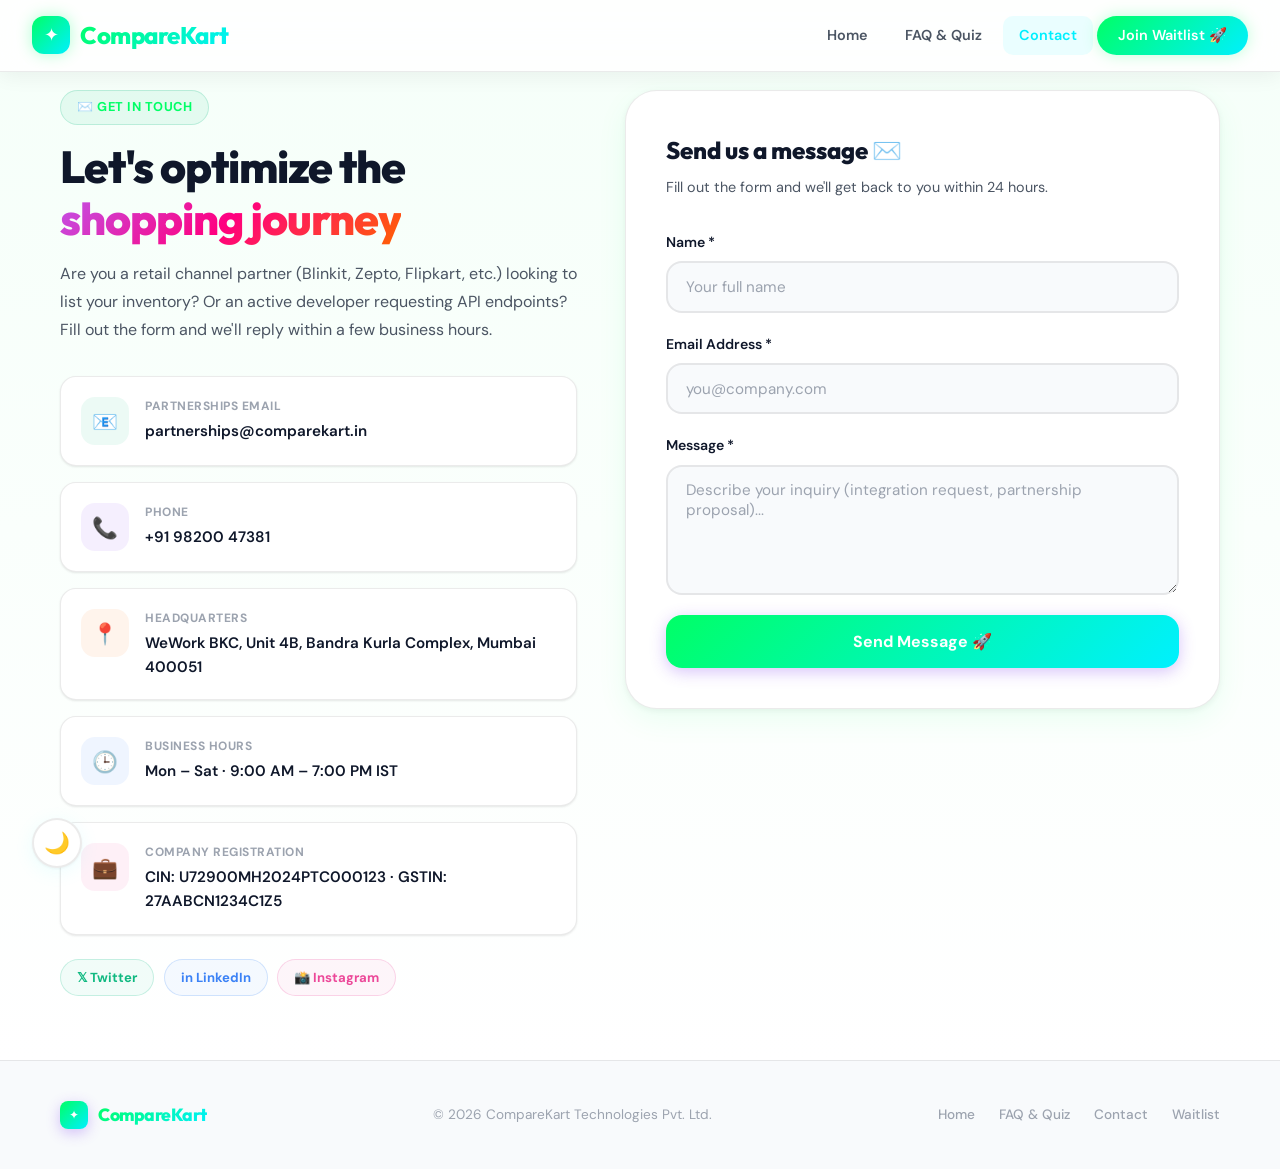
==== commit 978b25f8: "feat: pivot to default light neon theme and implement cross-page theme persistence" ====
--- a/contact.html
+++ b/contact.html
@@ -9,7 +9,7 @@
   <link href="https://fonts.googleapis.com/css2?family=Outfit:wght@300;400;500;600;700;800;900&family=DM+Sans:wght@400;500;600;700&display=swap" rel="stylesheet" />
   <link rel="stylesheet" href="styles.css" />
   <style>
-    .contact-page { padding-top: 90px; padding-bottom: 4rem; min-height: 100vh; background: linear-gradient(180deg, #090d16 0%, #030712 100%); }
+    .contact-page { padding-top: 90px; padding-bottom: 4rem; min-height: 100vh; background: linear-gradient(180deg, rgba(0, 255, 102, 0.04) 0%, var(--bg-primary) 100%); }
 
     .contact-wrapper { display: grid; grid-template-columns: 1fr 1.15fr; gap: 3rem; align-items: start; }
 
@@ -73,6 +73,11 @@
   </style>
 </head>
 <body>
+<script>
+  if (localStorage.getItem('theme') === 'dark') {
+    document.body.classList.add('dark-mode');
+  }
+</script>
 
 <!-- NAVBAR -->
 <nav class="navbar scrolled" id="navbar">
@@ -236,6 +241,30 @@
     document.getElementById('successState').classList.remove('show');
     ['name','email','message'].forEach(id => document.getElementById(id).classList.remove('error'));
   }
+
+  // === Dark Mode Toggle (Default Light -> toggles body.dark-mode) ===
+  function toggleDarkMode() {
+    document.body.classList.toggle('dark-mode');
+    const isDark = document.body.classList.contains('dark-mode');
+    localStorage.setItem('theme', isDark ? 'dark' : 'light');
+    const btn = document.getElementById('darkModeBtn');
+    if (btn) {
+      btn.textContent = isDark ? '☀️' : '🌙';
+      btn.title = isDark ? 'Toggle Light Mode' : 'Toggle Dark Mode';
+    }
+  }
+
+  document.addEventListener('DOMContentLoaded', () => {
+    const isDark = document.body.classList.contains('dark-mode');
+    const btn = document.getElementById('darkModeBtn');
+    if (btn) {
+      btn.textContent = isDark ? '☀️' : '🌙';
+      btn.title = isDark ? 'Toggle Light Mode' : 'Toggle Dark Mode';
+    }
+  });
 </script>
+
+<!-- Dark Mode Toggle -->
+<button id="darkModeBtn" onclick="toggleDarkMode()" style="position:fixed;bottom:2rem;left:2rem;width:50px;height:50px;border-radius:50%;background:var(--bg-card);border:2px solid var(--border-color);color:var(--text-primary);cursor:pointer;font-size:1.3rem;box-shadow:var(--shadow-md);z-index:999;display:flex;align-items:center;justify-content:center;transition:all 0.3s ease;" title="Toggle Dark Mode">🌙</button>
 </body>
 </html>
--- a/styles.css
+++ b/styles.css
@@ -6,12 +6,12 @@
 
 /* ── CSS Variables ── */
 :root {
-  --bg-primary:    #060913; /* deep space black */
-  --bg-secondary:  #0d111e; /* slate dark */
-  --bg-card:       #121826; /* card glass */
-  --bg-glass:      rgba(6, 9, 19, 0.85);
-  --border-light:  rgba(255, 255, 255, 0.05);
-  --border-color:  rgba(255, 255, 255, 0.1);
+  --bg-primary:    #ffffff; /* light primary */
+  --bg-secondary:  #f8fafc; /* light secondary */
+  --bg-card:       #ffffff; /* light card */
+  --bg-glass:      rgba(255, 255, 255, 0.85);
+  --border-light:  rgba(0, 0, 0, 0.04);
+  --border-color:  rgba(0, 0, 0, 0.08);
 
   --purple:     #bf55ec; /* neon purple */
   --indigo:     #6366f1;
@@ -31,9 +31,9 @@
   --gradient-fun:    linear-gradient(135deg, #ff007f, #bf55ec, #00f0ff);
   --gradient-sunset: linear-gradient(135deg, #ff6200, #ff007f, #bf55ec);
 
-  --text-primary:   #f3f4f6; /* light primary */
-  --text-secondary: #9ca3af; /* muted gray */
-  --text-muted:     #6b7280; /* dark gray */
+  --text-primary:   #0f172a; /* dark text */
+  --text-secondary: #4b5563; /* medium gray */
+  --text-muted:     #9ca3af; /* light gray */
 
   --radius-sm:  10px;
   --radius-md:  16px;
@@ -41,11 +41,11 @@
   --radius-xl:  32px;
   --radius-pill: 100px;
 
-  --shadow-sm:   0 1px 3px rgba(0,0,0,0.1), 0 1px 2px rgba(0,0,0,0.2);
-  --shadow-md:   0 4px 20px rgba(0, 240, 255, 0.1), 0 1px 3px rgba(0,0,0,0.1);
-  --shadow-lg:   0 10px 30px rgba(0, 255, 102, 0.12), 0 2px 6px rgba(0,0,0,0.1);
-  --shadow-xl:   0 20px 50px rgba(0, 240, 255, 0.2);
-  --shadow-color: 0 8px 30px rgba(0, 255, 102, 0.25);
+  --shadow-sm:   0 1px 3px rgba(0,0,0,0.05), 0 1px 2px rgba(0,0,0,0.05);
+  --shadow-md:   0 4px 20px rgba(0, 240, 255, 0.08), 0 1px 3px rgba(0,0,0,0.05);
+  --shadow-lg:   0 10px 30px rgba(0, 255, 102, 0.08), 0 2px 6px rgba(0,0,0,0.05);
+  --shadow-xl:   0 20px 50px rgba(0, 240, 255, 0.1);
+  --shadow-color: 0 8px 30px rgba(0, 255, 102, 0.15);
 
   --transition-fast:   0.18s ease;
   --transition-smooth: 0.35s cubic-bezier(0.4,0,0.2,1);
@@ -67,7 +67,7 @@
 
 /* ── Scrollbar ── */
 ::-webkit-scrollbar { width: 8px; }
-::-webkit-scrollbar-track { background: var(--bg-secondary); }
+::-webkit-scrollbar-track { background: #f1f5f9; }
 ::-webkit-scrollbar-thumb { background: linear-gradient(180deg, var(--cyan), var(--pink)); border-radius: 4px; }
 
 /* ── Nav ── */
@@ -203,16 +203,16 @@
 }
 
 .btn-secondary {
-  background: rgba(255,255,255,0.04);
-  color: var(--cyan);
-  border: 2px solid rgba(255, 255, 255, 0.1);
+  background: #fff;
+  color: var(--purple);
+  border: 2px solid var(--border-color);
   box-shadow: var(--shadow-sm);
 }
 .btn-secondary:hover {
   transform: translateY(-2px);
-  border-color: var(--cyan);
-  background: rgba(0, 240, 255, 0.05);
-  box-shadow: 0 0 15px rgba(0, 240, 255, 0.25);
+  border-color: var(--purple);
+  background: rgba(191,85,236,0.04);
+  box-shadow: 0 6px 20px rgba(191,85,236,0.15);
 }
 
 .btn-lg { padding: 1rem 2.5rem; font-size: 1.05rem; }
@@ -229,8 +229,8 @@
 
 .card:hover {
   transform: translateY(-6px);
-  box-shadow: 0 10px 30px rgba(0, 255, 102, 0.15);
-  border-color: rgba(0, 255, 102, 0.3);
+  box-shadow: 0 10px 30px rgba(0, 240, 255, 0.15);
+  border-color: rgba(0, 240, 255, 0.3);
 }
 
 /* ── Form Elements ── */
@@ -264,13 +264,13 @@
 
 .form-control:focus {
   border-color: var(--cyan);
-  background: rgba(255, 255, 255, 0.08);
-  box-shadow: 0 0 15px rgba(0, 240, 255, 0.25);
+  background: #fff;
+  box-shadow: 0 0 15px rgba(0, 240, 255, 0.2);
 }
 
 .form-control.error {
   border-color: var(--rose);
-  box-shadow: 0 0 15px rgba(255, 42, 133, 0.25);
+  box-shadow: 0 0 15px rgba(255, 42, 133, 0.15);
 }
 
 textarea.form-control { resize: vertical; min-height: 130px; }
@@ -487,11 +487,11 @@
 
 .preset-btn {
   padding: 0.4rem 0.85rem; border: 1.5px solid var(--border-color);
-  background: rgba(255,255,255,0.03); border-radius: 100px; font-size: 0.8rem;
+  background: #fff; border-radius: 100px; font-size: 0.8rem;
   font-weight: 700; color: var(--text-secondary); cursor: pointer;
   transition: all var(--transition-fast);
 }
-.preset-btn:hover { border-color: var(--purple); color: var(--purple); background: rgba(191,85,236,0.06); box-shadow: 0 0 10px rgba(191,85,236,0.25); }
+.preset-btn:hover { border-color: var(--purple); color: var(--purple); background: rgba(191,85,236,0.04); box-shadow: 0 0 10px rgba(191,85,236,0.15); }
 
 /* Comparison Results */
 .optimizer-results { display: flex; flex-direction: column; gap: 1.5rem; }
@@ -534,7 +534,7 @@
 }
 .modal-overlay.show { display: flex; }
 .modal-card {
-  width: 100%; max-width: 500px; background: var(--bg-card);
+  width: 100%; max-width: 500px; background: #fff;
   border-radius: var(--radius-xl); border: 1.5px solid var(--border-color);
   box-shadow: var(--shadow-xl); padding: 2.5rem; position: relative;
   color: var(--text-primary);
@@ -630,51 +630,54 @@
 .faq-item.open .faq-a { max-height:300px; padding:0 1.5rem 1.25rem; }
 
 /* ==========================================================================
-   Light Mode Theme Overrides
+   Dark Mode Theme Overrides
    ========================================================================== */
-body.light-mode {
-  --bg-primary:    #ffffff;
-  --bg-secondary:  #f8fafc;
-  --bg-card:       #ffffff;
-  --bg-glass:      rgba(255,255,255,0.85);
-  --border-light:  rgba(0,0,0,0.05);
-  --border-color:  #e2e8f0;
-  --text-primary:   #0f172a;
-  --text-secondary: #475569;
-  --text-muted:     #94a3b8;
-}
-body.light-mode .navbar {
-  background: rgba(255,255,255,0.85);
-}
-body.light-mode .btn-secondary {
-  background: #fff;
-  color: var(--purple);
-  border: 2px solid var(--border-color);
-}
-body.light-mode .btn-secondary:hover {
-  border-color: var(--purple);
-  background: rgba(191,85,236,0.04);
-  box-shadow: 0 6px 20px rgba(191,85,236,0.15);
-}
-body.light-mode .form-control:focus {
-  background: #fff;
-}
-body.light-mode .preset-btn {
-  background: #fff;
-}
-body.light-mode .modal-card {
-  background: #fff;
-}
-body.light-mode .quiz-opt {
-  background: #fff;
-}
-body.light-mode .faq-item {
-  background: #fff;
-}
-body.light-mode .search-widget-results {
-  background: #fff;
-}
-body.light-mode .search-widget-header {
-  background: #f8fafc;
-}
-
+body.dark-mode {
+  --bg-primary:    #060913; /* deep space black */
+  --bg-secondary:  #0d111e; /* slate dark */
+  --bg-card:       #121826; /* card glass */
+  --bg-glass:      rgba(6, 9, 19, 0.85);
+  --border-light:  rgba(255, 255, 255, 0.05);
+  --border-color:  rgba(255, 255, 255, 0.1);
+  --text-primary:   #f3f4f6; /* light primary */
+  --text-secondary: #9ca3af; /* muted gray */
+  --text-muted:     #6b7280; /* dark gray */
+}
+body.dark-mode .navbar {
+  background: rgba(6, 9, 19, 0.85);
+}
+body.dark-mode .btn-secondary {
+  background: rgba(255,255,255,0.04);
+  color: var(--cyan);
+  border: 2px solid rgba(255, 255, 255, 0.1);
+}
+body.dark-mode .btn-secondary:hover {
+  border-color: var(--cyan);
+  background: rgba(0, 240, 255, 0.05);
+  box-shadow: 0 0 15px rgba(0, 240, 255, 0.25);
+}
+body.dark-mode .form-control:focus {
+  background: rgba(255, 255, 255, 0.08);
+}
+body.dark-mode .preset-btn {
+  background: rgba(255, 255, 255, 0.03);
+}
+body.dark-mode .modal-card {
+  background: var(--bg-card);
+}
+body.dark-mode .quiz-opt {
+  background: var(--bg-card);
+}
+body.dark-mode .faq-item {
+  background: var(--bg-card);
+}
+body.dark-mode .search-widget-results {
+  background: var(--bg-card);
+}
+body.dark-mode .search-widget-header {
+  background: var(--bg-secondary);
+}
+body.dark-mode ::-webkit-scrollbar-track {
+  background: var(--bg-secondary);
+}
+
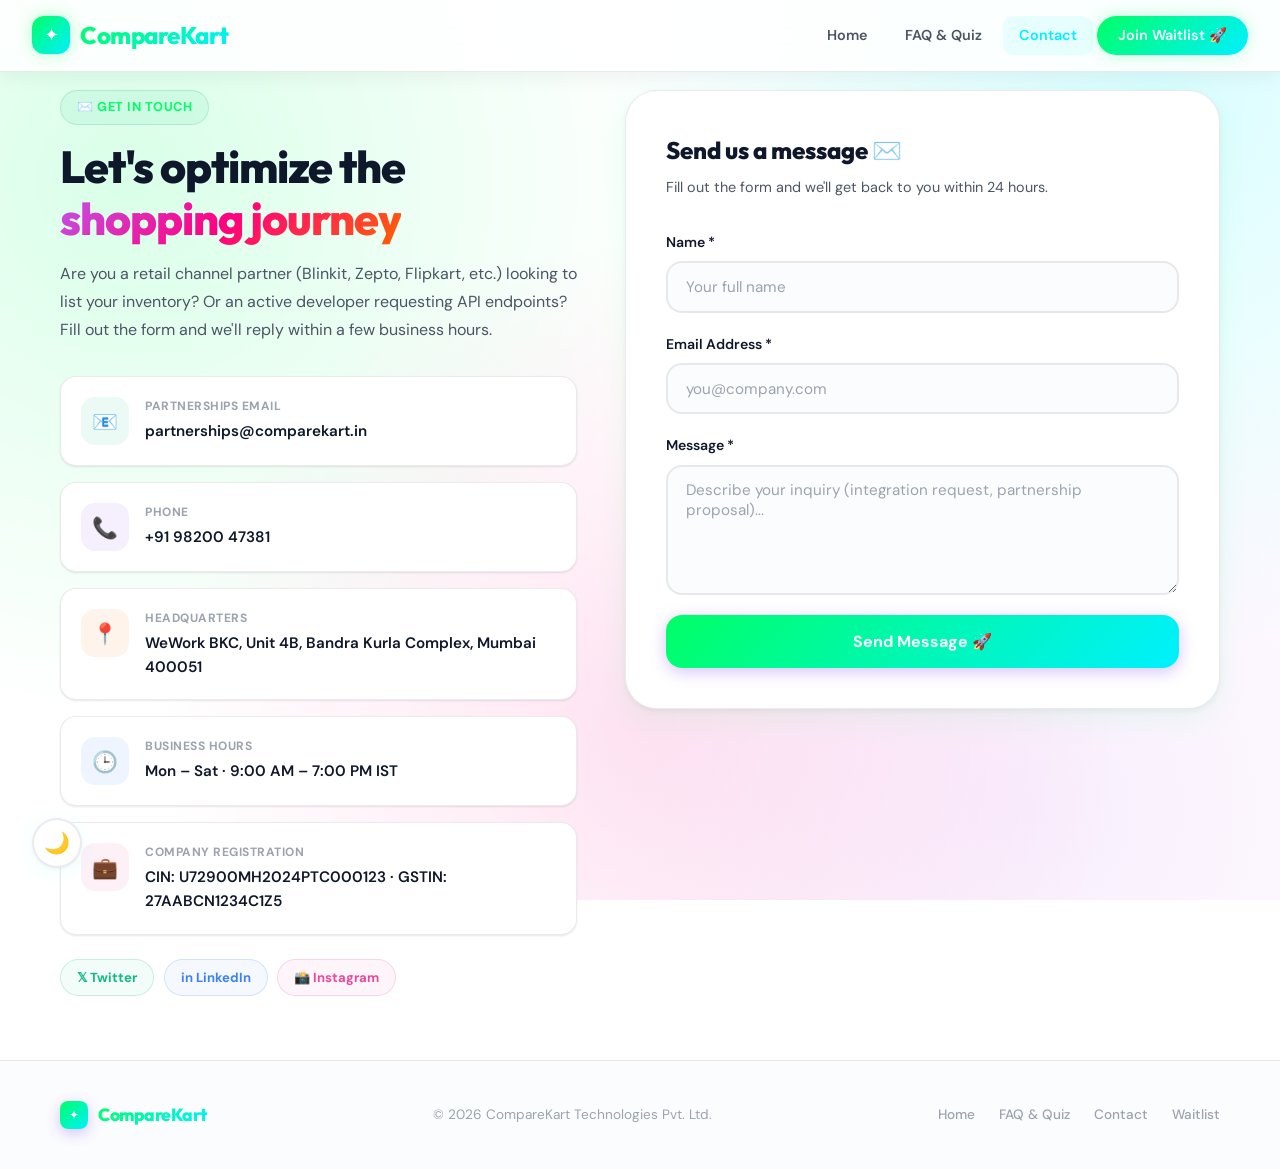
==== commit dde7d98b: "feat: add global fixed neon mesh background in light mode and make sections semi-transparent" ====
--- a/contact.html
+++ b/contact.html
@@ -9,7 +9,7 @@
   <link href="https://fonts.googleapis.com/css2?family=Outfit:wght@300;400;500;600;700;800;900&family=DM+Sans:wght@400;500;600;700&display=swap" rel="stylesheet" />
   <link rel="stylesheet" href="styles.css" />
   <style>
-    .contact-page { padding-top: 90px; padding-bottom: 4rem; min-height: 100vh; background: linear-gradient(180deg, rgba(0, 255, 102, 0.04) 0%, var(--bg-primary) 100%); }
+    .contact-page { padding-top: 90px; padding-bottom: 4rem; min-height: 100vh; background: transparent; }
 
     .contact-wrapper { display: grid; grid-template-columns: 1fr 1.15fr; gap: 3rem; align-items: start; }
 
--- a/styles.css
+++ b/styles.css
@@ -7,7 +7,7 @@
 /* ── CSS Variables ── */
 :root {
   --bg-primary:    #ffffff; /* light primary */
-  --bg-secondary:  #f8fafc; /* light secondary */
+  --bg-secondary:  rgba(248, 250, 252, 0.55); /* light secondary glass */
   --bg-card:       #ffffff; /* light card */
   --bg-glass:      rgba(255, 255, 255, 0.85);
   --border-light:  rgba(0, 0, 0, 0.04);
@@ -58,7 +58,13 @@
 
 body {
   font-family: 'DM Sans', sans-serif;
-  background: var(--bg-primary);
+  background-color: var(--bg-primary);
+  background-image: 
+    radial-gradient(circle at 10% 20%, rgba(0, 255, 102, 0.15) 0%, transparent 40%),
+    radial-gradient(circle at 90% 10%, rgba(0, 240, 255, 0.15) 0%, transparent 40%),
+    radial-gradient(circle at 50% 80%, rgba(255, 0, 127, 0.1) 0%, transparent 50%),
+    radial-gradient(circle at 80% 90%, rgba(191, 85, 236, 0.1) 0%, transparent 40%);
+  background-attachment: fixed;
   color: var(--text-primary);
   line-height: 1.6;
   overflow-x: hidden;
@@ -634,7 +640,7 @@
    ========================================================================== */
 body.dark-mode {
   --bg-primary:    #060913; /* deep space black */
-  --bg-secondary:  #0d111e; /* slate dark */
+  --bg-secondary:  rgba(13, 17, 30, 0.6); /* slate dark glass */
   --bg-card:       #121826; /* card glass */
   --bg-glass:      rgba(6, 9, 19, 0.85);
   --border-light:  rgba(255, 255, 255, 0.05);
@@ -642,6 +648,11 @@
   --text-primary:   #f3f4f6; /* light primary */
   --text-secondary: #9ca3af; /* muted gray */
   --text-muted:     #6b7280; /* dark gray */
+  background-image: 
+    radial-gradient(circle at 10% 20%, rgba(0, 255, 102, 0.08) 0%, transparent 40%),
+    radial-gradient(circle at 90% 10%, rgba(0, 240, 255, 0.08) 0%, transparent 40%),
+    radial-gradient(circle at 50% 80%, rgba(255, 0, 127, 0.06) 0%, transparent 50%),
+    radial-gradient(circle at 80% 90%, rgba(191, 85, 236, 0.06) 0%, transparent 40%);
 }
 body.dark-mode .navbar {
   background: rgba(6, 9, 19, 0.85);
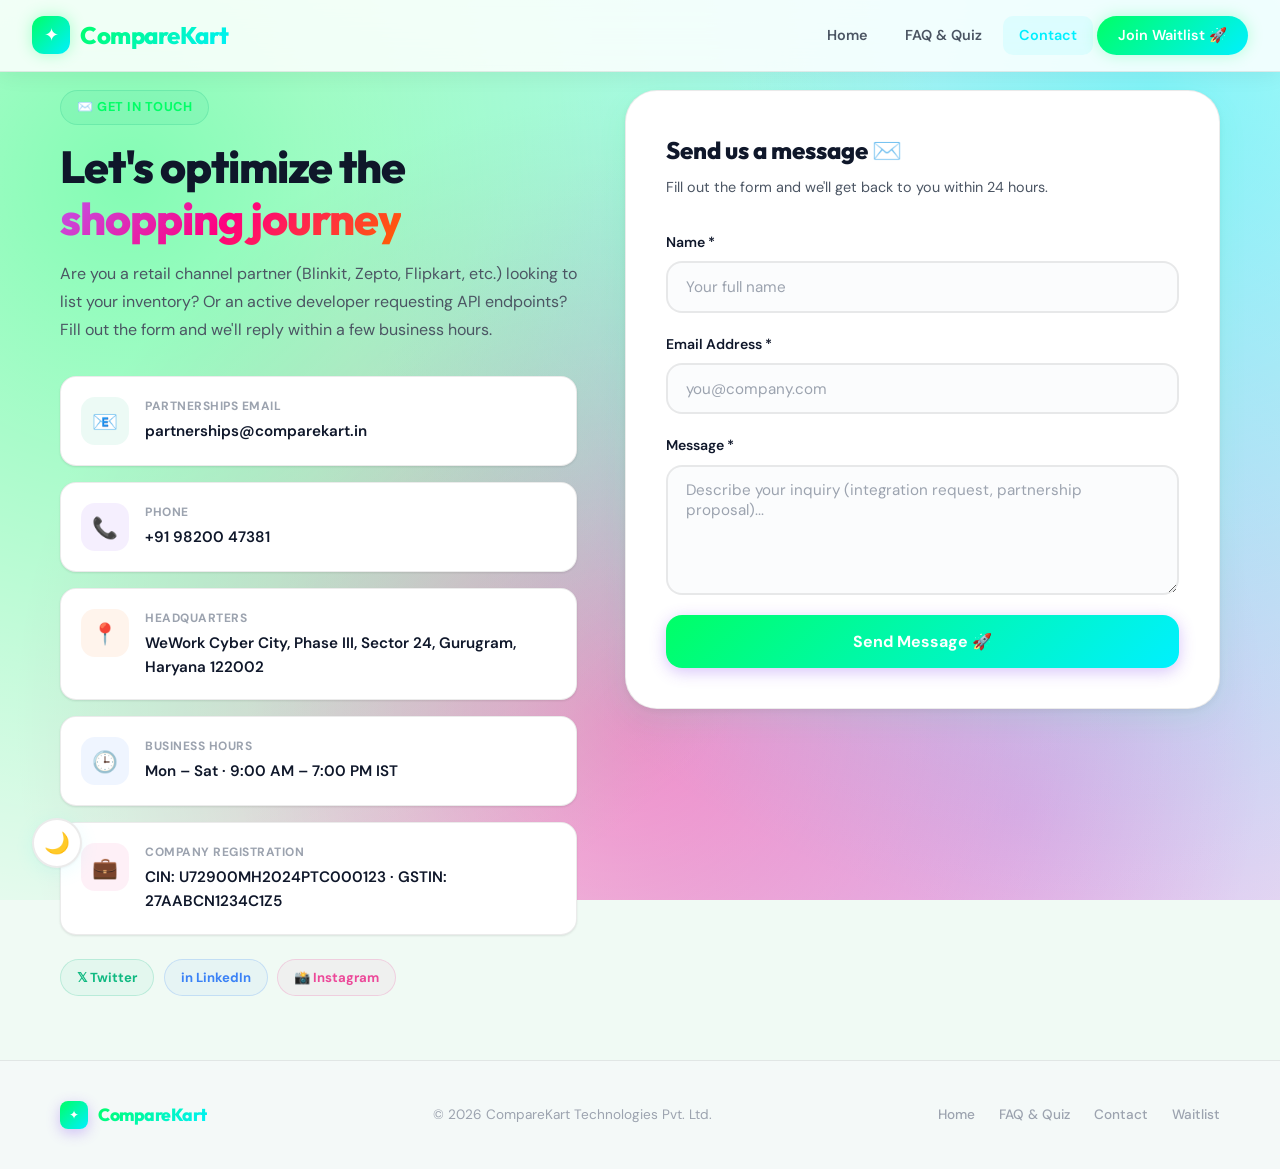
==== commit d4312f89: "fix: change founding location and offices in about section, testimonials, footer, and contact info f" ====
--- a/contact.html
+++ b/contact.html
@@ -118,7 +118,7 @@
           </div>
           <div class="info-card">
             <div class="info-icon" style="background:rgba(249,115,22,0.08);">📍</div>
-            <div><div class="info-label">Headquarters</div><div class="info-value">WeWork BKC, Unit 4B, Bandra Kurla Complex, Mumbai 400051</div></div>
+            <div><div class="info-label">Headquarters</div><div class="info-value">WeWork Cyber City, Phase III, Sector 24, Gurugram, Haryana 122002</div></div>
           </div>
           <div class="info-card">
             <div class="info-icon" style="background:rgba(59,130,246,0.08);">🕒</div>
--- a/styles.css
+++ b/styles.css
@@ -58,12 +58,12 @@
 
 body {
   font-family: 'DM Sans', sans-serif;
-  background-color: var(--bg-primary);
+  background-color: #f0faf4; /* soft neon-mint background */
   background-image: 
-    radial-gradient(circle at 10% 20%, rgba(0, 255, 102, 0.15) 0%, transparent 40%),
-    radial-gradient(circle at 90% 10%, rgba(0, 240, 255, 0.15) 0%, transparent 40%),
-    radial-gradient(circle at 50% 80%, rgba(255, 0, 127, 0.1) 0%, transparent 50%),
-    radial-gradient(circle at 80% 90%, rgba(191, 85, 236, 0.1) 0%, transparent 40%);
+    radial-gradient(circle at 10% 20%, rgba(0, 255, 102, 0.45) 0%, transparent 60%),
+    radial-gradient(circle at 90% 10%, rgba(0, 240, 255, 0.45) 0%, transparent 60%),
+    radial-gradient(circle at 50% 80%, rgba(255, 0, 127, 0.35) 0%, transparent 65%),
+    radial-gradient(circle at 80% 90%, rgba(191, 85, 236, 0.35) 0%, transparent 60%);
   background-attachment: fixed;
   color: var(--text-primary);
   line-height: 1.6;
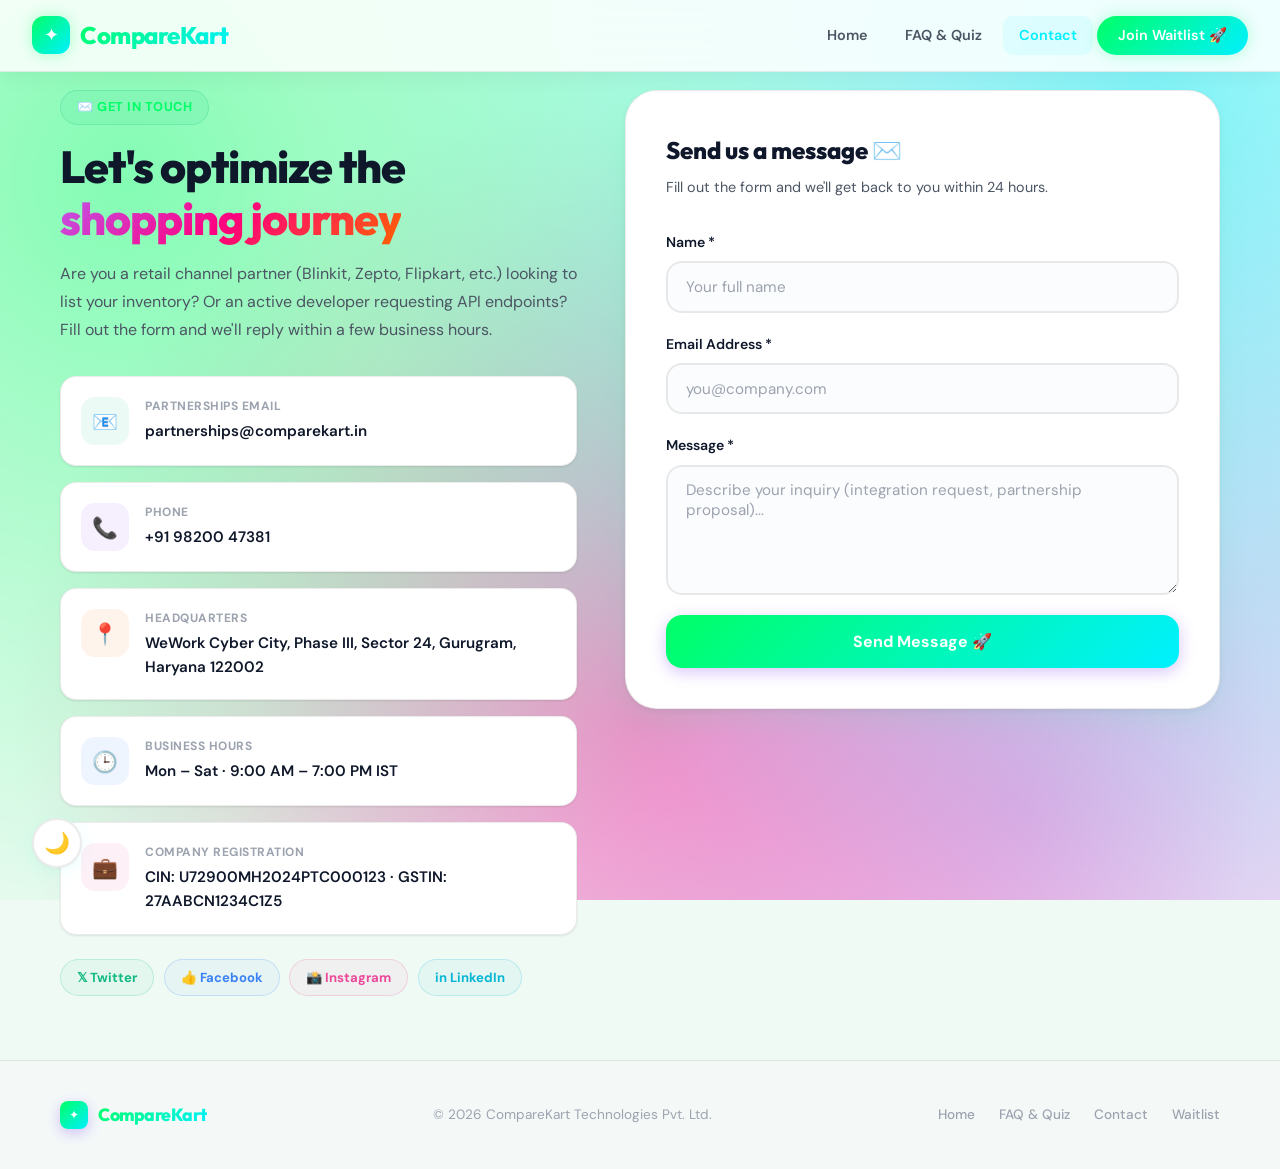
==== commit 68112905: "feat: link social links to company's dedicated /comparekart handle and add Facebook button on Contac" ====
--- a/contact.html
+++ b/contact.html
@@ -42,7 +42,8 @@
     }
     .social-pill:hover { transform: translateY(-2px); box-shadow: var(--shadow-md); }
     .sp-twitter  { color: #10b981; border-color: rgba(16,185,129,0.2); background: rgba(16,185,129,0.05); }
-    .sp-linkedin { color: #3b82f6; border-color: rgba(59,130,246,0.2); background: rgba(59,130,246,0.05); }
+    .sp-facebook { color: #3b82f6; border-color: rgba(59,130,246,0.2); background: rgba(59,130,246,0.05); }
+    .sp-linkedin { color: #06b6d4; border-color: rgba(6,182,212,0.2); background: rgba(6,182,212,0.05); }
     .sp-insta    { color: #ec4899; border-color: rgba(236,72,153,0.2); background: rgba(236,72,153,0.05); }
 
     .form-panel {
@@ -131,9 +132,10 @@
         </div>
 
         <div class="social-row">
-          <a href="https://twitter.com" target="_blank" rel="noopener" class="social-pill sp-twitter">𝕏 Twitter</a>
-          <a href="https://linkedin.com" target="_blank" rel="noopener" class="social-pill sp-linkedin">in LinkedIn</a>
-          <a href="https://instagram.com" target="_blank" rel="noopener" class="social-pill sp-insta">📸 Instagram</a>
+          <a href="https://twitter.com/comparekart" target="_blank" rel="noopener" class="social-pill sp-twitter">𝕏 Twitter</a>
+          <a href="https://facebook.com/comparekart" target="_blank" rel="noopener" class="social-pill sp-facebook">👍 Facebook</a>
+          <a href="https://instagram.com/comparekart" target="_blank" rel="noopener" class="social-pill sp-insta">📸 Instagram</a>
+          <a href="https://linkedin.com/company/comparekart" target="_blank" rel="noopener" class="social-pill sp-linkedin">in LinkedIn</a>
         </div>
       </div>
 
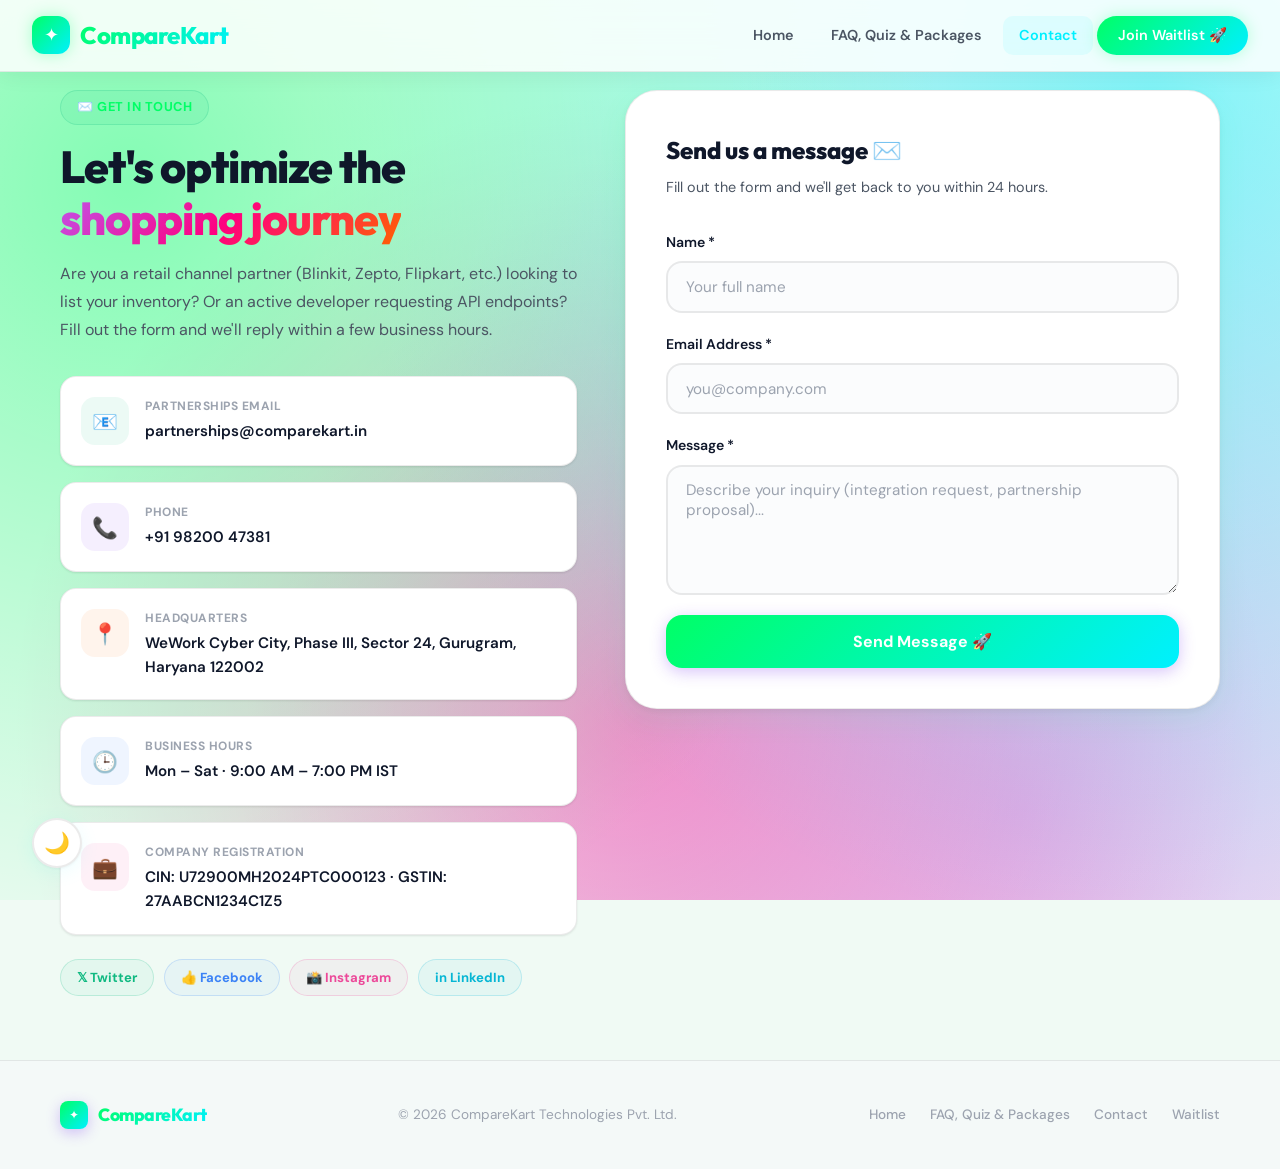
==== commit 4cf75bef: "style: remove pricing from home, update FAQ & Quiz links to include Packages, and add user reviews p" ====
--- a/contact.html
+++ b/contact.html
@@ -88,7 +88,7 @@
   </a>
   <ul class="nav-links" id="navLinks">
     <li><a href="index.html">Home</a></li>
-    <li><a href="faq-quiz.html">FAQ & Quiz</a></li>
+    <li><a href="faq-quiz.html">FAQ, Quiz & Packages</a></li>
     <li><a href="contact.html" class="active">Contact</a></li>
     <li><a href="waitlist.html" class="nav-cta" style="background:linear-gradient(135deg,#00ff66,#00f0ff) !important;box-shadow:0 0 15px rgba(0,255,102,0.25)">Join Waitlist 🚀</a></li>
   </ul>
@@ -187,7 +187,7 @@
       <span class="nav-logo-text" style="font-size:1.1rem;background:linear-gradient(135deg,#00ff66,#00f0ff);-webkit-background-clip:text;background-clip:text;">CompareKart</span>
     </a>
     <span class="footer-copy">© 2026 CompareKart Technologies Pvt. Ltd.</span>
-    <div class="footer-links"><a href="index.html">Home</a><a href="faq-quiz.html">FAQ & Quiz</a><a href="contact.html">Contact</a><a href="waitlist.html">Waitlist</a></div>
+    <div class="footer-links"><a href="index.html">Home</a><a href="faq-quiz.html">FAQ, Quiz & Packages</a><a href="contact.html">Contact</a><a href="waitlist.html">Waitlist</a></div>
   </div>
 </footer>
 
--- a/styles.css
+++ b/styles.css
@@ -55,6 +55,7 @@
 /* ── Reset ── */
 *, *::before, *::after { box-sizing: border-box; margin: 0; padding: 0; }
 html { scroll-behavior: smooth; }
+h1, h2, h3, h4, h5, h6 { color: var(--text-primary); }
 
 body {
   font-family: 'DM Sans', sans-serif;
@@ -648,6 +649,7 @@
   --text-primary:   #f3f4f6; /* light primary */
   --text-secondary: #9ca3af; /* muted gray */
   --text-muted:     #6b7280; /* dark gray */
+  background-color: var(--bg-primary);
   background-image: 
     radial-gradient(circle at 10% 20%, rgba(0, 255, 102, 0.08) 0%, transparent 40%),
     radial-gradient(circle at 90% 10%, rgba(0, 240, 255, 0.08) 0%, transparent 40%),
